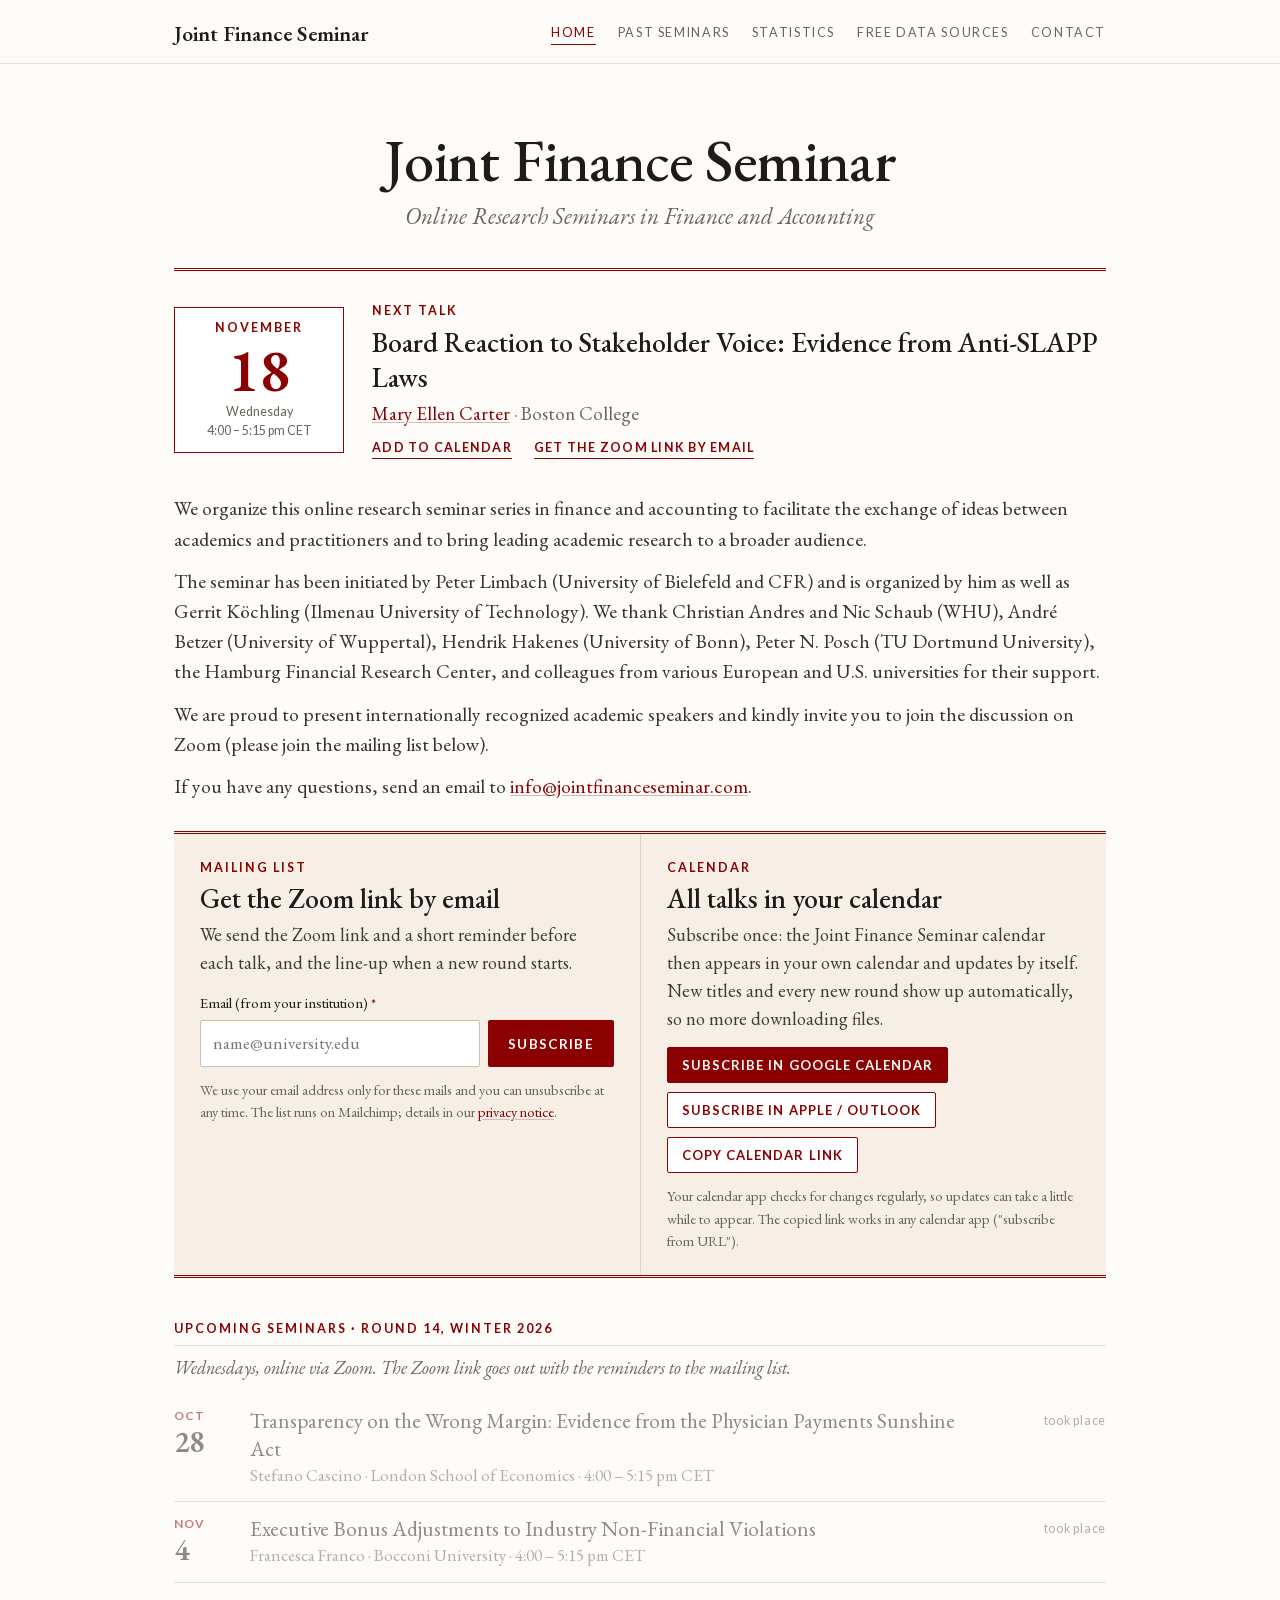
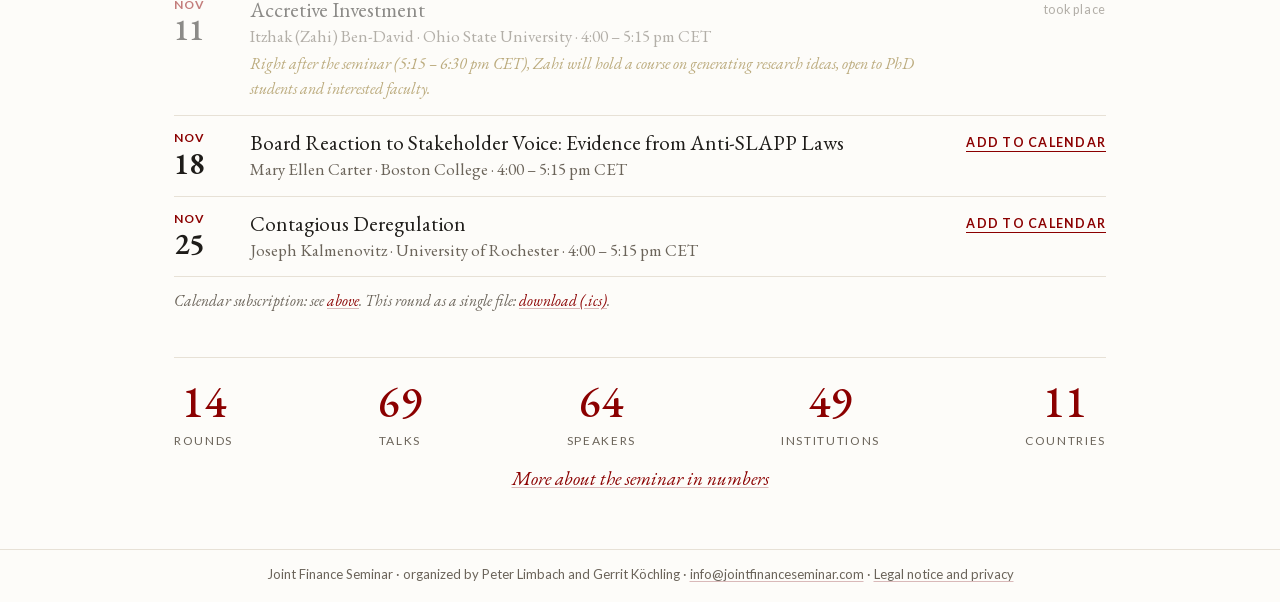
==== index.html @ 5ee0469e "Some changes of journal style" ====
<!doctype html>
<html lang="en">
<head>
<meta charset="utf-8">
<meta name="viewport" content="width=device-width, initial-scale=1">
<title>Joint Finance Seminar · Online research seminars in finance and accounting</title>
<meta name="description" content="Online research seminar in finance and accounting, organized by Peter Limbach and Gerrit Köchling. Talks on Wednesdays via Zoom, free of charge.">
<link rel="canonical" href="https://www.jointfinanceseminar.com/">
<meta property="og:type" content="website">
<meta property="og:site_name" content="Joint Finance Seminar">
<meta property="og:title" content="Joint Finance Seminar · Online research seminars in finance and accounting">
<meta property="og:description" content="Online research seminar in finance and accounting, organized by Peter Limbach and Gerrit Köchling. Talks on Wednesdays via Zoom, free of charge.">
<meta property="og:url" content="https://www.jointfinanceseminar.com/">
<meta property="og:image" content="https://www.jointfinanceseminar.com/img/jfs_logo.png">
<meta name="twitter:card" content="summary">
<link rel="icon" href="/img/jfs_logo_48.png" sizes="48x48" type="image/png">
<link rel="icon" href="/img/jfs_logo_192.png" sizes="192x192" type="image/png">
<link rel="apple-touch-icon" href="/img/jfs_logo_180.png">
<link rel="stylesheet" href="/fonts/fonts.css">
<style>
:root{--ink:#222;--mute:#666;--line:#e3e3e3;--soft:#f6f6f6;--red:#8B0000;--navy:#003366}
*{box-sizing:border-box}
body{margin:0;padding:4px 2px;font-family:"EB Garamond",Garamond,Georgia,serif;color:var(--ink);font-size:17px;line-height:1.45;background:#fff}
h2{font-size:22px;margin:26px 0 4px;font-weight:600}
h2:first-child{margin-top:4px}
.sub{color:var(--mute);font-size:15px;margin:0 0 12px}
a{color:var(--navy)}
.stats{display:flex;flex-wrap:wrap;gap:8px 0;border-top:1px solid var(--line);border-bottom:1px solid var(--line);padding:12px 0}
.stat{flex:1 1 110px;text-align:center;border-right:1px solid var(--line)}
.stat:last-child{border-right:0}
.stat b{display:block;font-size:30px;font-weight:600;color:var(--red);line-height:1.15;font-variant-numeric:lining-nums}
.stat span{font-size:14.5px;color:var(--mute)}
details{border-left:3px solid var(--red);background:var(--soft);margin:6px 0;padding:8px 12px;border-radius:0 3px 3px 0}
summary{cursor:pointer;font-weight:600;list-style:none;display:flex;gap:12px}
summary::-webkit-details-marker{display:none}
summary .n{color:var(--mute);font-weight:400;white-space:nowrap;margin-left:auto}
summary::after{content:"+";color:var(--mute);font-weight:400;margin-left:8px}
details[open] summary::after{content:"\2013"}
ul{margin:8px 0 2px;padding-left:18px}
li{margin:5px 0;font-size:16px}
.who{color:var(--mute)}
.inst{columns:2 240px;column-gap:28px;font-size:16px}
.inst div{break-inside:avoid;margin:0 0 10px}
.inst .c{font-weight:600;font-size:13.5px;text-transform:uppercase;letter-spacing:.05em;color:var(--mute)}
.note{color:var(--mute);font-size:14.5px;margin-top:16px}
.bar{display:flex;flex-wrap:wrap;gap:8px 14px;align-items:center;margin:4px 0 14px}
input[type=search]{flex:1 1 260px;font:inherit;padding:8px 10px;border:1px solid #d9d9d9;border-radius:4px;background:#fff}
input[type=search]:focus{outline:2px solid #c9d6e3;border-color:var(--navy)}
input[type=checkbox]{accent-color:var(--red)}
label{font-size:15px;color:var(--mute);white-space:nowrap}
.round{margin:20px 0 4px;font-weight:600;font-size:18px;border-left:4px solid var(--red);background:var(--soft);padding:5px 12px;border-radius:0 3px 3px 0}
.talk{display:grid;grid-template-columns:104px 1fr;gap:2px 12px;padding:8px 0 8px 16px;border-bottom:1px solid var(--line)}
.talk .d{color:var(--red);font-weight:600;font-size:15px;padding-top:2px;font-variant-numeric:lining-nums}
.talk .t{font-weight:600}
.talk .s{color:var(--mute)}
.talk .s b{color:var(--navy);font-weight:600}
.talk .p{font-size:15px;margin-top:2px}
.talk .p a{text-decoration:none;border-bottom:1px solid #c9d6e3}
.count{font-size:15px;color:var(--mute)}
@media (max-width:520px){.talk{grid-template-columns:1fr}.stat{flex-basis:33%}}

.hero h1{font-size:34px;font-weight:600;margin:0;line-height:1.15}
.hero .tag{font-size:19px;font-style:italic;color:var(--mute);margin:2px 0 14px}
.hero p{margin:0 0 10px}
.card{border-left:4px solid var(--red);background:var(--soft);padding:10px 16px;margin:8px 0;border-radius:0 3px 3px 0}
.card.past{opacity:.6}
.card .when{color:var(--red);font-weight:600;font-variant-numeric:lining-nums}
.card .when .done{color:var(--mute);font-weight:400;font-style:italic}
.card .ttl{font-size:18px;font-weight:600;margin-top:2px}
.card .ttl a{color:var(--ink);text-decoration:none;border-bottom:1px solid #c9d6e3}
.card .ttl.tba{font-weight:400;font-style:italic;color:var(--mute)}
.card .spk a{color:var(--navy);font-weight:600;text-decoration:none}
.card .note{margin-top:8px;padding:6px 10px;background:#fff8e1;border-left:3px solid #d4a017;font-size:15px;color:var(--ink)}
.ics{text-align:center;margin:18px 0 6px}
.ics a{display:inline-block;border:1px solid var(--red);color:var(--red);padding:6px 16px;text-decoration:none;border-radius:4px;font-weight:600}
.ics .hint{display:block;color:var(--mute);font-size:14.5px;font-style:italic;margin-top:4px}

#mc_embed_signup{max-width:640px;border-left:3px solid var(--red);background:var(--soft);padding:16px 18px;border-radius:0 3px 3px 0}
#mc_embed_signup h2{font-size:22px;font-weight:600;margin:0 0 4px}
#mc_embed_signup p{margin:0 0 12px;color:var(--mute);font-size:16px}
#mc_embed_signup label{display:block;font-size:15px;margin:0 0 5px;color:var(--ink);white-space:normal}
#mc_embed_signup .asterisk{color:var(--red)}
#mc_embed_signup .row{display:flex;flex-wrap:wrap;gap:8px}
#mc_embed_signup input[type="email"]{flex:1 1 240px;font:inherit;padding:8px 10px;border:1px solid #d9d9d9;border-radius:4px;background:#fff}
#mc_embed_signup input[type="email"]:focus{outline:2px solid #c9d6e3;border-color:var(--navy)}
#mc_embed_signup .button{flex:0 0 auto;font:inherit;font-weight:600;padding:8px 18px;border:0;border-radius:4px;background:var(--red);color:#fff;cursor:pointer}
#mc_embed_signup .button:hover{background:#6f0000}
#mc_embed_signup .small{margin:10px 0 0;font-size:14.5px;color:var(--mute)}
#mc_embed_signup .small a{color:var(--navy)}

.ghero{text-align:center;padding:26px 0 10px}
.next{max-width:760px;margin:6px auto 30px;border:1px solid #e6d3d3;border-top:4px solid var(--red);border-radius:4px;background:#fff;padding:16px 22px 18px;box-shadow:0 2px 10px rgba(0,0,0,.04)}
.next .lbl{font-size:13px;font-weight:600;letter-spacing:.12em;text-transform:uppercase;color:var(--red)}
.next .when{font-weight:600;font-variant-numeric:lining-nums;margin-top:2px}
.next .ttl{font-size:21px;font-weight:600;line-height:1.3;margin:4px 0 2px}
.next .ttl a{color:var(--ink);text-decoration:none;border-bottom:1px solid #c9d6e3}
.next .spk{color:var(--mute)}
.next .act{display:flex;flex-wrap:wrap;gap:10px;margin-top:12px}
.btn{display:inline-block;font:inherit;font-size:15.5px;font-weight:600;padding:5px 14px;border:1px solid var(--red);border-radius:4px;color:var(--red);background:#fff;text-decoration:none;cursor:pointer;line-height:1.4}
.btn:hover{background:#fbf3f3;color:var(--red)}
.btn.solid{background:var(--red);color:#fff}
.btn.solid:hover{background:#6f0000;color:#fff}
.addcal{display:inline-block;margin-top:6px;font-size:15px;color:var(--navy);text-decoration:none;border-bottom:1px solid #c9d6e3}
.subs{text-align:center;margin:22px 0 6px}
.subs-t{font-weight:600;margin-bottom:8px}
.subs-b{display:flex;flex-wrap:wrap;gap:10px;justify-content:center}
.subs .hint{display:block;color:var(--mute);font-size:14.5px;font-style:italic;margin-top:8px}
.ghero h1{font-size:48px;font-weight:600;color:#424242;margin:0;line-height:1.15}
.gtag{font-size:25px;font-weight:600;color:#424242;margin:34px 0 8px}
.gintro{font-size:18px;margin-top:22px}
.gintro p{margin:0 0 12px}
hr.gsep{border:0;border-top:1px solid #dadce0;margin:26px 0}

body{padding:0}
.top{border-bottom:1px solid var(--line);background:#fff}
.top .in,.wrap,.foot .in{max-width:1180px;margin:0 auto;padding:0 16px}
.top .in{display:flex;flex-wrap:wrap;align-items:baseline;gap:4px 22px;padding-top:14px;padding-bottom:10px}
.brand{font-size:23px;font-weight:600;color:var(--ink);text-decoration:none;margin-right:auto;display:inline-flex;align-items:center;gap:10px}
.brand img{height:22px;width:auto;position:relative;top:1px}
.brand .bt span{color:var(--red)}
.top nav{display:flex;flex-wrap:wrap;gap:2px 18px;font-size:17px}
.top nav a{color:var(--ink);text-decoration:none;border-bottom:2px solid transparent;padding-bottom:1px}
.top nav a:hover{border-bottom-color:#c9d6e3}
.top nav a[aria-current]{border-bottom-color:var(--red);color:var(--red)}
.wrap{padding-top:18px;padding-bottom:28px}
h1.pt{font-size:30px;font-weight:600;margin:6px 0 6px;line-height:1.15}
.foot{border-top:1px solid var(--line);background:var(--soft);color:var(--mute);font-size:14.5px}
.foot .in{padding-top:14px;padding-bottom:18px}
.foot a{color:var(--navy)}
.talk.hide,.round.hide{display:none}
/* small refinements for the stand-alone site (the Google Sites embeds keep their sizes) */
html{scroll-behavior:smooth;scroll-padding-top:12px}
body{display:flex;flex-direction:column;min-height:100vh;font-size:18px;line-height:1.5;-webkit-font-smoothing:antialiased;text-rendering:optimizeLegibility}
main.wrap{flex:1 0 auto;width:100%}
.top{border-top:3px solid var(--red)}
.brand{letter-spacing:.005em}
a{text-underline-offset:2px}
a:hover{color:var(--red)}
::selection{background:#f1dede}
.sub{font-size:16px}
li{font-size:17px}
.note{font-size:15.5px}
.talk{padding-top:10px;padding-bottom:10px}
.talk .p,.ds .pv{font-size:16px}
.ds .w{font-size:17px}
.round{margin-top:26px}
h1.pt{margin-bottom:10px}
details summary:hover{color:var(--red)}
.card .ttl a:hover,.talk .p a:hover,.ds .nm a:hover{border-bottom-color:var(--red)}
.foot{margin-top:28px}
@media (max-width:600px){
  body{font-size:17px}
  .top .in{gap:6px 18px}
  .top .in{flex-direction:column;align-items:flex-start;padding-bottom:0}
  .top nav{flex-wrap:nowrap;overflow-x:auto;white-space:nowrap;width:100%;gap:0 16px;font-size:16px;padding-bottom:8px;scrollbar-width:none}
  .top nav::-webkit-scrollbar{display:none}
  .next{padding:14px 16px}
  .next .ttl{font-size:19px}
  h1.pt{font-size:26px}
  .ghero{padding-top:12px}
  .ghero h1{font-size:34px}
  .gtag{font-size:20px;margin-top:16px}
  .gintro{font-size:17px}
}

/* "Journal" design (Gerrit, 2026-11-13): cream paper, Garamond, small-caps labels in Lato, dark red accents */
:root{--ink:#1e1c19;--mute:#6b645a;--line:#e7e1d6;--soft:#f6f1e7;--red:#8B0000;--navy:#8B0000;--paper:#fdfcf9}
body{background:var(--paper);color:var(--ink);font-size:19px;line-height:1.55}
a{color:var(--red);text-decoration-color:#d9b9b9}
a:hover{color:#5c0000}
.lab,.top nav,.lbl,.round,.k,.sheet .m,.sheet .h,.strip span,.rt .dt,.rt .ac,.tag,.count,.foot{font-family:Lato,"Helvetica Neue",Arial,sans-serif}
/* header */
.top{background:var(--paper);border-top:0;border-bottom:1px solid var(--line)}
.top .in,.wrap,.foot .in{max-width:980px;padding-left:24px;padding-right:24px}
.top .in{padding-top:18px;padding-bottom:12px;align-items:center}
.brand{font-size:21px;font-weight:600}
.brand .bt span{color:var(--ink)}
.top nav{font-size:12.5px;letter-spacing:.13em;text-transform:uppercase;gap:2px 22px}
.top nav a{color:var(--mute);border-bottom:1px solid transparent;padding-bottom:2px}
.top nav a:hover{color:var(--red);border-bottom-color:var(--red)}
.top nav a[aria-current]{color:var(--red);border-bottom-color:var(--red)}
/* page titles and labels */
h1.pt{font-size:44px;font-weight:500;letter-spacing:-.005em;margin:34px 0 6px}
.sub{font-style:italic;color:var(--mute);font-size:18px}
.lbl,.round{font-size:12.5px;font-weight:700;letter-spacing:.16em;text-transform:uppercase;color:var(--red);background:none;border:0;border-bottom:1px solid var(--line);border-radius:0;padding:0 0 8px;margin:42px 0 8px}
h2.lbl{line-height:1.4}
.rule{height:3px;border-top:1px solid var(--red);border-bottom:1px solid var(--red);margin:0 0 30px}
/* front page */
.ghero{padding:44px 0 4px}
.ghero h1{font-size:60px;font-weight:500;color:var(--ink);letter-spacing:-.01em}
.gtag{font-size:23px;font-weight:400;font-style:italic;color:var(--mute);margin:4px 0 30px}
.gintro{font-size:19.5px;color:#36322c;margin:4px 0 30px}
.next{max-width:none;margin:0 0 34px;border:0;border-radius:0;box-shadow:none;background:none;padding:0;display:grid;grid-template-columns:170px 1fr;gap:28px;align-items:center}
.sheet{border:1px solid var(--red);text-align:center;padding:10px 6px 12px;color:var(--red);background:#fff}
.sheet .m{font-size:12.5px;font-weight:700;letter-spacing:.16em;text-transform:uppercase}
.sheet .d{font-size:60px;line-height:1;font-weight:600;font-variant-numeric:lining-nums;margin:2px 0}
.sheet .h{font-size:12.5px;color:var(--mute)}
.next .k{font-size:12.5px;font-weight:700;letter-spacing:.16em;text-transform:uppercase;color:var(--red)}
.next .ttl{font-size:28px;font-weight:500;line-height:1.25;margin:4px 0}
.next .ttl a{color:var(--ink);border:0;text-decoration:none}
.next .spk{color:var(--mute)}
.next .act{display:flex;flex-wrap:wrap;gap:6px 22px;margin-top:10px}
.next .act a,.rt .ac a,.subs-b .btn{font-family:Lato,Arial,sans-serif;font-size:12.5px;font-weight:700;letter-spacing:.1em;text-transform:uppercase;color:var(--red);text-decoration:none;border:0;border-bottom:1px solid var(--red);border-radius:0;padding:0 0 1px;background:none}
.subs-b .btn:hover{background:none;color:#5c0000}
/* mailing list */
#mc_embed_signup{max-width:none;background:#fff;border:1px solid var(--line);border-left:0;border-top:3px double var(--red);border-radius:0;padding:18px 22px;margin:0 0 6px}
#mc_embed_signup h2{font-weight:500;font-size:25px}
#mc_embed_signup .button{border-radius:2px;font-family:Lato,Arial,sans-serif;font-size:13px;letter-spacing:.1em;text-transform:uppercase}
input[type=search],#mc_embed_signup input[type="email"]{border:1px solid #d8d0c2;border-radius:2px;background:#fff}
/* stay-informed panel: mailing list + calendar (more prominent, Gerrit 2026-11-13) */
.stay{display:grid;grid-template-columns:1fr 1fr;gap:0;background:#f7efe6;border-top:3px double var(--red);border-bottom:3px double var(--red);margin:10px 0 8px;scroll-margin-top:20px}
.stay .col{padding:24px 26px 22px}
.stay .col+.col{border-left:1px solid #e3d3c3}
.stay .k{font-family:Lato,Arial,sans-serif;font-size:12.5px;font-weight:700;letter-spacing:.16em;text-transform:uppercase;color:var(--red)}
.stay h2{font-size:28px;font-weight:500;margin:4px 0 6px;line-height:1.2}
.stay p{margin:0 0 14px;color:#3f3a33;font-size:18px}
.stay .small{font-size:14.5px;color:var(--mute);margin:12px 0 0}
.stay label{display:block;font-size:15px;margin:0 0 6px;color:var(--ink)}
.stay .asterisk{color:var(--red)}
.stay .row{display:flex;flex-wrap:wrap;gap:8px}
.stay input[type="email"]{flex:1 1 220px;font:inherit;font-size:17px;padding:9px 12px;border:1px solid #cdbfac;border-radius:2px;background:#fff}
.stay input[type="email"]:focus{outline:2px solid #e8c9c9;border-color:var(--red)}
.stay .button{flex:0 0 auto;font-family:Lato,Arial,sans-serif;font-size:13.5px;font-weight:700;letter-spacing:.1em;text-transform:uppercase;padding:10px 20px;border:0;border-radius:2px;background:var(--red);color:#fff;cursor:pointer}
.stay .button:hover{background:#6f0000}
.stay .cb{display:flex;flex-direction:column;align-items:flex-start;gap:9px}
.stay .btn{font-family:Lato,Arial,sans-serif;font-size:13px;font-weight:700;letter-spacing:.08em;text-transform:uppercase;border:1px solid var(--red);border-radius:2px;padding:8px 14px;background:#fff;color:var(--red);text-decoration:none}
.stay .btn.solid{background:var(--red);color:#fff}
.stay .btn.solid:hover{background:#6f0000;color:#fff}
.dl{font-size:15.5px;color:var(--mute);font-style:italic;margin:12px 0 0}
/* round table */
table.rt{width:100%;border-collapse:collapse;margin-top:6px}
.rt td{padding:13px 0;border-bottom:1px solid var(--line);vertical-align:top}
.rt .dt{width:76px;font-size:12px;font-weight:700;text-transform:uppercase;letter-spacing:.1em;color:var(--red)}
.rt .dt b{display:block;font:600 30px/1.05 "EB Garamond",Georgia,serif;letter-spacing:0;color:var(--ink);font-variant-numeric:lining-nums}
.rt .ti{font-size:21px;line-height:1.3}
.rt .ti a,.rt .sp a{text-decoration:none}
.rt .ti a{color:var(--ink)}
.rt .ti a:hover,.rt .sp a:hover{text-decoration:underline;text-decoration-color:var(--red);color:var(--red)}
.rt .sp{color:var(--mute);font-size:17px}
.rt .sp a{color:var(--mute)}
.rt .nt{font-size:16px;font-style:italic;color:#7a5a00;margin-top:3px}
.rt .ac{width:150px;text-align:right;font-size:12.5px;padding-top:17px}
.rt .held{color:var(--mute);letter-spacing:.06em}
.rt tr.past{opacity:.5}
.subs{margin:22px 0 0;text-align:left}
.subs-t{font-weight:500;font-size:19px;margin-bottom:6px}
.subs-b{justify-content:flex-start;gap:6px 22px}
.subs .hint{font-size:16px}
/* statistics strip */
.strip{display:flex;justify-content:space-between;flex-wrap:wrap;gap:14px;border-top:1px solid var(--line);margin-top:44px;padding-top:22px;text-align:center}
.strip b{display:block;font-size:44px;font-weight:500;color:var(--red);line-height:1;font-variant-numeric:lining-nums}
.strip span{font-size:12px;letter-spacing:.14em;text-transform:uppercase;color:var(--mute)}
.more{text-align:center;font-style:italic;margin:10px 0 0}
/* past seminars */
.talk{grid-template-columns:118px 1fr;padding:12px 0;border-bottom:1px solid var(--line)}
.talk .d{font-family:Lato,Arial,sans-serif;font-size:12.5px;letter-spacing:.06em;text-transform:uppercase;color:var(--red);padding-top:5px}
.talk .t{font-weight:500;font-size:20px;line-height:1.3}
.talk .s{color:var(--mute)}
.talk .s b{color:var(--ink);font-weight:500}
.talk .p{font-style:italic}
.talk .p a{border:0;text-decoration:underline;text-decoration-color:#d9b9b9}
/* statistics page */
.stats{border-color:var(--line)}
.stat{border-right-color:var(--line)}
.stat b{font-weight:500;font-size:40px}
.stat span{font-family:Lato,Arial,sans-serif;font-size:12px;letter-spacing:.14em;text-transform:uppercase}
details{background:none;border:0;border-bottom:1px solid var(--line);border-radius:0;padding:10px 0;margin:0}
summary{font-weight:500;font-size:20px}
.inst .c{font-family:Lato,Arial,sans-serif;color:var(--red)}
/* data page */
.jump a{border-bottom-color:#d9b9b9}
.ds{padding:12px 0;border-bottom:1px solid var(--line)}
.ds .nm{font-weight:500;font-size:20px}
.ds .nm a{color:var(--ink);border-bottom-color:#d9b9b9}
.ds .nm a:hover{color:var(--red);border-bottom-color:var(--red)}
.ds .pv{font-style:italic}
.tag{font-size:11.5px;letter-spacing:.06em;text-transform:uppercase;border-color:#e3c6c6}
.suggest{font-family:Lato,Arial,sans-serif;font-size:12.5px;letter-spacing:.1em;text-transform:uppercase;border:0;border-bottom:1px solid var(--red);border-radius:0;padding:0 0 1px}
.suggest:hover{background:none}
/* contact and privacy */
.person{background:#fff;border:1px solid var(--line);border-top:3px double var(--red);border-radius:0}
.person .nm{font-weight:500;font-size:23px}
.person .ln a{font-family:Lato,Arial,sans-serif;font-size:12.5px;letter-spacing:.1em;text-transform:uppercase}
.addr{background:#fff;border-left:2px solid var(--red)}
h3{font-weight:500;font-size:22px}
/* footer */
.foot{background:var(--paper);border-top:1px solid var(--line);font-size:13px;color:var(--mute);text-align:center}
.foot a{color:var(--mute)}
@media (max-width:640px){
  .top nav{font-size:12px;gap:0 16px}
  .ghero{padding-top:24px}
  .ghero h1{font-size:40px}
  .gtag{font-size:19px;margin-bottom:22px}
  .next{grid-template-columns:96px 1fr;gap:16px}
  .sheet .d{font-size:40px}
  .sheet .h{font-size:11px;line-height:1.3}
  .next .ttl{font-size:22px}
  .rt .ac{display:none}
  .stay{grid-template-columns:1fr}
  .stay .col+.col{border-left:0;border-top:1px solid #e3d3c3}
  .stay .col{padding:20px 18px}
  .rt .dt{width:56px}
  .rt .ti{font-size:19px}
  .strip{justify-content:center;gap:16px 26px}
  .strip b{font-size:34px}
  .talk{grid-template-columns:1fr}
  h1.pt{font-size:34px}
}
</style>
<script type="application/ld+json">{"@context": "https://schema.org", "@graph": [{"@type": "Organization", "name": "Joint Finance Seminar", "url": "https://www.jointfinanceseminar.com/", "email": "info@jointfinanceseminar.com"}, {"@type": "Event", "name": "Joint Finance Seminar: Mary Ellen Carter (Boston College) – Board Reaction to Stakeholder Voice: Evidence from Anti-SLAPP Laws", "startDate": "2026-11-18T16:00:00+01:00", "endDate": "2026-11-18T17:15:00+01:00", "eventAttendanceMode": "https://schema.org/OnlineEventAttendanceMode", "eventStatus": "https://schema.org/EventScheduled", "isAccessibleForFree": true, "location": {"@type": "VirtualLocation", "url": "https://www.jointfinanceseminar.com/"}, "performer": {"@type": "Person", "name": "Mary Ellen Carter"}, "organizer": {"@type": "Organization", "name": "Joint Finance Seminar", "url": "https://www.jointfinanceseminar.com/"}, "description": "Online research seminar in finance and accounting via Zoom."}, {"@type": "Event", "name": "Joint Finance Seminar: Joseph Kalmenovitz (University of Rochester) – Contagious Deregulation", "startDate": "2026-11-25T16:00:00+01:00", "endDate": "2026-11-25T17:15:00+01:00", "eventAttendanceMode": "https://schema.org/OnlineEventAttendanceMode", "eventStatus": "https://schema.org/EventScheduled", "isAccessibleForFree": true, "location": {"@type": "VirtualLocation", "url": "https://www.jointfinanceseminar.com/"}, "performer": {"@type": "Person", "name": "Joseph Kalmenovitz"}, "organizer": {"@type": "Organization", "name": "Joint Finance Seminar", "url": "https://www.jointfinanceseminar.com/"}, "description": "Online research seminar in finance and accounting via Zoom."}]}</script>
</head>
<body>
<header class="top"><div class="in"><a class="brand" href="/"><span class="bt">Joint Finance <span>Seminar</span></span></a><nav aria-label="Main"><a href="/" aria-current="page">Home</a><a href="/past-seminars/">Past seminars</a><a href="/some-statistics-about-the-seminar/">Statistics</a><a href="/free-datasets/">Free data sources</a><a href="/contact/">Contact</a></nav></div></header>
<main class="wrap">
<div class="ghero"><h1>Joint Finance Seminar</h1><div class="gtag">Online Research Seminars in Finance and Accounting</div></div>
<div class="rule"></div>
<div class="next"><div class="sheet"><div class="m">November</div><div class="d">18</div><div class="h">Wednesday</div><div class="h">4:00 – 5:15 pm CET</div></div>
<div class="tx"><div class="k">Next talk</div><div class="ttl">Board Reaction to Stakeholder Voice: Evidence from Anti-SLAPP Laws</div><div class="spk"><a href="https://www.bc.edu/bc-web/schools/carroll-school/faculty-research/faculty-directory/mary-ellen-carter.html" target="_blank" rel="noopener">Mary Ellen Carter</a> · Boston College</div>
<div class="act"><a href="/calendar/2026-11-18-carter.ics">Add to calendar</a><a href="#stay">Get the Zoom link by email</a></div></div></div>
<div class="gintro"><p>We organize this online research seminar series in finance and accounting to facilitate the exchange of ideas between academics and practitioners and to bring leading academic research to a broader audience.</p><p>The seminar has been initiated by Peter Limbach (University of Bielefeld and CFR) and is organized by him as well as Gerrit Köchling (Ilmenau University of Technology). We thank Christian Andres and Nic Schaub (WHU), André Betzer (University of Wuppertal), Hendrik Hakenes (University of Bonn), Peter N. Posch (TU Dortmund University), the Hamburg Financial Research Center, and colleagues from various European and U.S. universities for their support.</p><p>We are proud to present internationally recognized academic speakers and kindly invite you to join the discussion on Zoom (please join the mailing list below).</p>
<p>If you have any questions, send an email to <a href="mailto:info@jointfinanceseminar.com">info@jointfinanceseminar.com</a>.</p></div>
<section class="stay" id="stay">
<div class="col"><div class="k">Mailing list</div><h2>Get the Zoom link by email</h2>
<p>We send the Zoom link and a short reminder before each talk, and the line-up when a new round starts.</p>
<form action="https://posch.us2.list-manage.com/subscribe/post?u=69be282cb736dcafe18bd8f37&amp;id=31f9b90142&amp;f_id=00844fe0f0"
        method="post" target="_blank" novalidate>
    <label for="mce-EMAIL">Email (from your institution) <span class="asterisk">*</span></label>
    <div class="row">
      <input type="email" name="EMAIL" id="mce-EMAIL" placeholder="name@university.edu" autocomplete="email" required>
      <input type="submit" class="button" value="Subscribe">
    </div>
    <!-- honeypot, leave empty -->
    <div style="position:absolute; left:-5000px;" aria-hidden="true">
      <input type="text" name="b_69be282cb736dcafe18bd8f37_31f9b90142" tabindex="-1" value="">
    </div>
  </form>
<p class="small">We use your email address only for these mails and you can unsubscribe at any time. The list runs on Mailchimp; details in our <a href="/privacy/">privacy notice</a>.</p></div>
<div class="col"><div class="k">Calendar</div><h2>All talks in your calendar</h2>
<p>Subscribe once: the Joint Finance Seminar calendar then appears in your own calendar and updates by itself. New titles and every new round show up automatically, so no more downloading files.</p>
<div class="cb"><a class="btn solid" href="https://calendar.google.com/calendar/r?cid=webcal%3A%2F%2Fwww.jointfinanceseminar.com%2Fcalendar.ics" target="_blank" rel="noopener">Subscribe in Google Calendar</a><a class="btn" href="webcal://www.jointfinanceseminar.com/calendar.ics">Subscribe in Apple / Outlook</a><button type="button" class="btn" id="copycal" data-url="https://www.jointfinanceseminar.com/calendar.ics">Copy calendar link</button></div>
<p class="small">Your calendar app checks for changes regularly, so updates can take a little while to appear. The copied link works in any calendar app ("subscribe from URL").</p></div>
</section>
<script>document.getElementById('copycal').addEventListener('click',e=>{const b=e.currentTarget;navigator.clipboard.writeText(b.dataset.url).then(()=>{b.textContent='Link copied';setTimeout(()=>b.textContent='Copy calendar link',2500);});});</script>
<h2 class="lbl">Upcoming seminars · Round 14, Winter 2026</h2>
<p class="sub">Wednesdays, online via Zoom. The Zoom link goes out with the reminders to the mailing list.</p>
<table class="rt"><tr class="past"><td class="dt">Oct<b>28</b></td><td><div class="ti"><a href="https://papers.ssrn.com/sol3/papers.cfm?abstract_id=7250660" target="_blank" rel="noopener">Transparency on the Wrong Margin: Evidence from the Physician Payments Sunshine Act</a></div><div class="sp"><a href="https://www.lse.ac.uk/accounting/people/Stefano-Cascino" target="_blank" rel="noopener">Stefano Cascino</a> · London School of Economics · 4:00 – 5:15 pm CET</div></td><td class="ac"><span class="held">took place</span></td></tr><tr class="past"><td class="dt">Nov<b>4</b></td><td><div class="ti"><a href="https://papers.ssrn.com/sol3/papers.cfm?abstract_id=5292087" target="_blank" rel="noopener">Executive Bonus Adjustments to Industry Non-Financial Violations</a></div><div class="sp"><a href="https://faculty.unibocconi.eu/francescafranco/" target="_blank" rel="noopener">Francesca Franco</a> · Bocconi University · 4:00 – 5:15 pm CET</div></td><td class="ac"><span class="held">took place</span></td></tr><tr class="past"><td class="dt">Nov<b>11</b></td><td><div class="ti"><a href="https://www.alexchinco.com/accretive-investment.pdf" target="_blank" rel="noopener">Accretive Investment</a></div><div class="sp"><a href="https://fisher.osu.edu/people/ben-david.1" target="_blank" rel="noopener">Itzhak (Zahi) Ben-David</a> · Ohio State University · 4:00 – 5:15 pm CET</div><div class="nt">Right after the seminar (5:15 – 6:30 pm CET), Zahi will hold a course on generating research ideas, open to PhD students and interested faculty.</div></td><td class="ac"><span class="held">took place</span></td></tr><tr class=""><td class="dt">Nov<b>18</b></td><td><div class="ti">Board Reaction to Stakeholder Voice: Evidence from Anti-SLAPP Laws</div><div class="sp"><a href="https://www.bc.edu/bc-web/schools/carroll-school/faculty-research/faculty-directory/mary-ellen-carter.html" target="_blank" rel="noopener">Mary Ellen Carter</a> · Boston College · 4:00 – 5:15 pm CET</div></td><td class="ac"><a href="/calendar/2026-11-18-carter.ics">Add to calendar</a></td></tr><tr class=""><td class="dt">Nov<b>25</b></td><td><div class="ti"><a href="https://papers.ssrn.com/sol3/papers.cfm?abstract_id=5016972" target="_blank" rel="noopener">Contagious Deregulation</a></div><div class="sp"><a href="https://simon.rochester.edu/faculty/joseph-kalmenovitz" target="_blank" rel="noopener">Joseph Kalmenovitz</a> · University of Rochester · 4:00 – 5:15 pm CET</div></td><td class="ac"><a href="/calendar/2026-11-25-kalmenovitz.ics">Add to calendar</a></td></tr></table>
<p class="dl">Calendar subscription: see <a href="#stay">above</a>. This round as a single file: <a href="https://www.dropbox.com/scl/fi/3cnpmishkgd29rrd38nzo/joint_finance_seminar_winter2026.ics?rlkey=fes4i83a5ucq6bnzr869hl4kz&amp;st=yy2x1a7h&amp;dl=0" target="_blank" rel="noopener">download (.ics)</a>.</p>
<div class="strip"><div><b>14</b><span>rounds</span></div><div><b>69</b><span>talks</span></div><div><b>64</b><span>speakers</span></div><div><b>49</b><span>institutions</span></div><div><b>11</b><span>countries</span></div></div><p class="more"><a href="/some-statistics-about-the-seminar/">More about the seminar in numbers</a></p>
</main>
<footer class="foot"><div class="in">Joint Finance Seminar · organized by Peter Limbach and Gerrit Köchling ·
<a href="mailto:info@jointfinanceseminar.com">info@jointfinanceseminar.com</a> · <a href="/privacy/">Legal notice and privacy</a></div></footer>
</body>
</html>
---- fonts/fonts.css ----
/* EB Garamond (SIL Open Font License 1.1, see OFL.txt), self-hosted; files from Google Fonts, 2026-11-12 */
@font-face{font-family:'EB Garamond';font-style:italic;font-weight:400;font-display:swap;src:url(/fonts/eb-garamond-latin-italic.woff2) format('woff2');unicode-range:U+0000-00FF, U+0131, U+0152-0153, U+02BB-02BC, U+02C6, U+02DA, U+02DC, U+0304, U+0308, U+0329, U+2000-206F, U+20AC, U+2122, U+2191, U+2193, U+2212, U+2215, U+FEFF, U+FFFD}
@font-face{font-family:'EB Garamond';font-style:normal;font-weight:400 700;font-display:swap;src:url(/fonts/eb-garamond-latin.woff2) format('woff2');unicode-range:U+0000-00FF, U+0131, U+0152-0153, U+02BB-02BC, U+02C6, U+02DA, U+02DC, U+0304, U+0308, U+0329, U+2000-206F, U+20AC, U+2122, U+2191, U+2193, U+2212, U+2215, U+FEFF, U+FFFD}
@font-face{font-family:'EB Garamond';font-style:italic;font-weight:400;font-display:swap;src:url(/fonts/eb-garamond-latin-ext-italic.woff2) format('woff2');unicode-range:U+0100-02BA, U+02BD-02C5, U+02C7-02CC, U+02CE-02D7, U+02DD-02FF, U+0304, U+0308, U+0329, U+1D00-1DBF, U+1E00-1E9F, U+1EF2-1EFF, U+2020, U+20A0-20AB, U+20AD-20C4, U+2113, U+2C60-2C7F, U+A720-A7FF}
@font-face{font-family:'EB Garamond';font-style:normal;font-weight:400 700;font-display:swap;src:url(/fonts/eb-garamond-latin-ext.woff2) format('woff2');unicode-range:U+0100-02BA, U+02BD-02C5, U+02C7-02CC, U+02CE-02D7, U+02DD-02FF, U+0304, U+0308, U+0329, U+1D00-1DBF, U+1E00-1E9F, U+1EF2-1EFF, U+2020, U+20A0-20AB, U+20AD-20C4, U+2113, U+2C60-2C7F, U+A720-A7FF}
/* Lato for small labels (SIL Open Font License 1.1, see OFL-Lato.txt) */
@font-face{font-family:'Lato';font-style:normal;font-weight:400;font-display:swap;src:url(/fonts/lato-latin-ext-400.woff2) format('woff2');unicode-range:U+0100-02BA, U+02BD-02C5, U+02C7-02CC, U+02CE-02D7, U+02DD-02FF, U+0304, U+0308, U+0329, U+1D00-1DBF, U+1E00-1E9F, U+1EF2-1EFF, U+2020, U+20A0-20AB, U+20AD-20C4, U+2113, U+2C60-2C7F, U+A720-A7FF}
@font-face{font-family:'Lato';font-style:normal;font-weight:400;font-display:swap;src:url(/fonts/lato-latin-400.woff2) format('woff2');unicode-range:U+0000-00FF, U+0131, U+0152-0153, U+02BB-02BC, U+02C6, U+02DA, U+02DC, U+0304, U+0308, U+0329, U+2000-206F, U+20AC, U+2122, U+2191, U+2193, U+2212, U+2215, U+FEFF, U+FFFD}
@font-face{font-family:'Lato';font-style:normal;font-weight:700;font-display:swap;src:url(/fonts/lato-latin-ext-700.woff2) format('woff2');unicode-range:U+0100-02BA, U+02BD-02C5, U+02C7-02CC, U+02CE-02D7, U+02DD-02FF, U+0304, U+0308, U+0329, U+1D00-1DBF, U+1E00-1E9F, U+1EF2-1EFF, U+2020, U+20A0-20AB, U+20AD-20C4, U+2113, U+2C60-2C7F, U+A720-A7FF}
@font-face{font-family:'Lato';font-style:normal;font-weight:700;font-display:swap;src:url(/fonts/lato-latin-700.woff2) format('woff2');unicode-range:U+0000-00FF, U+0131, U+0152-0153, U+02BB-02BC, U+02C6, U+02DA, U+02DC, U+0304, U+0308, U+0329, U+2000-206F, U+20AC, U+2122, U+2191, U+2193, U+2212, U+2215, U+FEFF, U+FFFD}
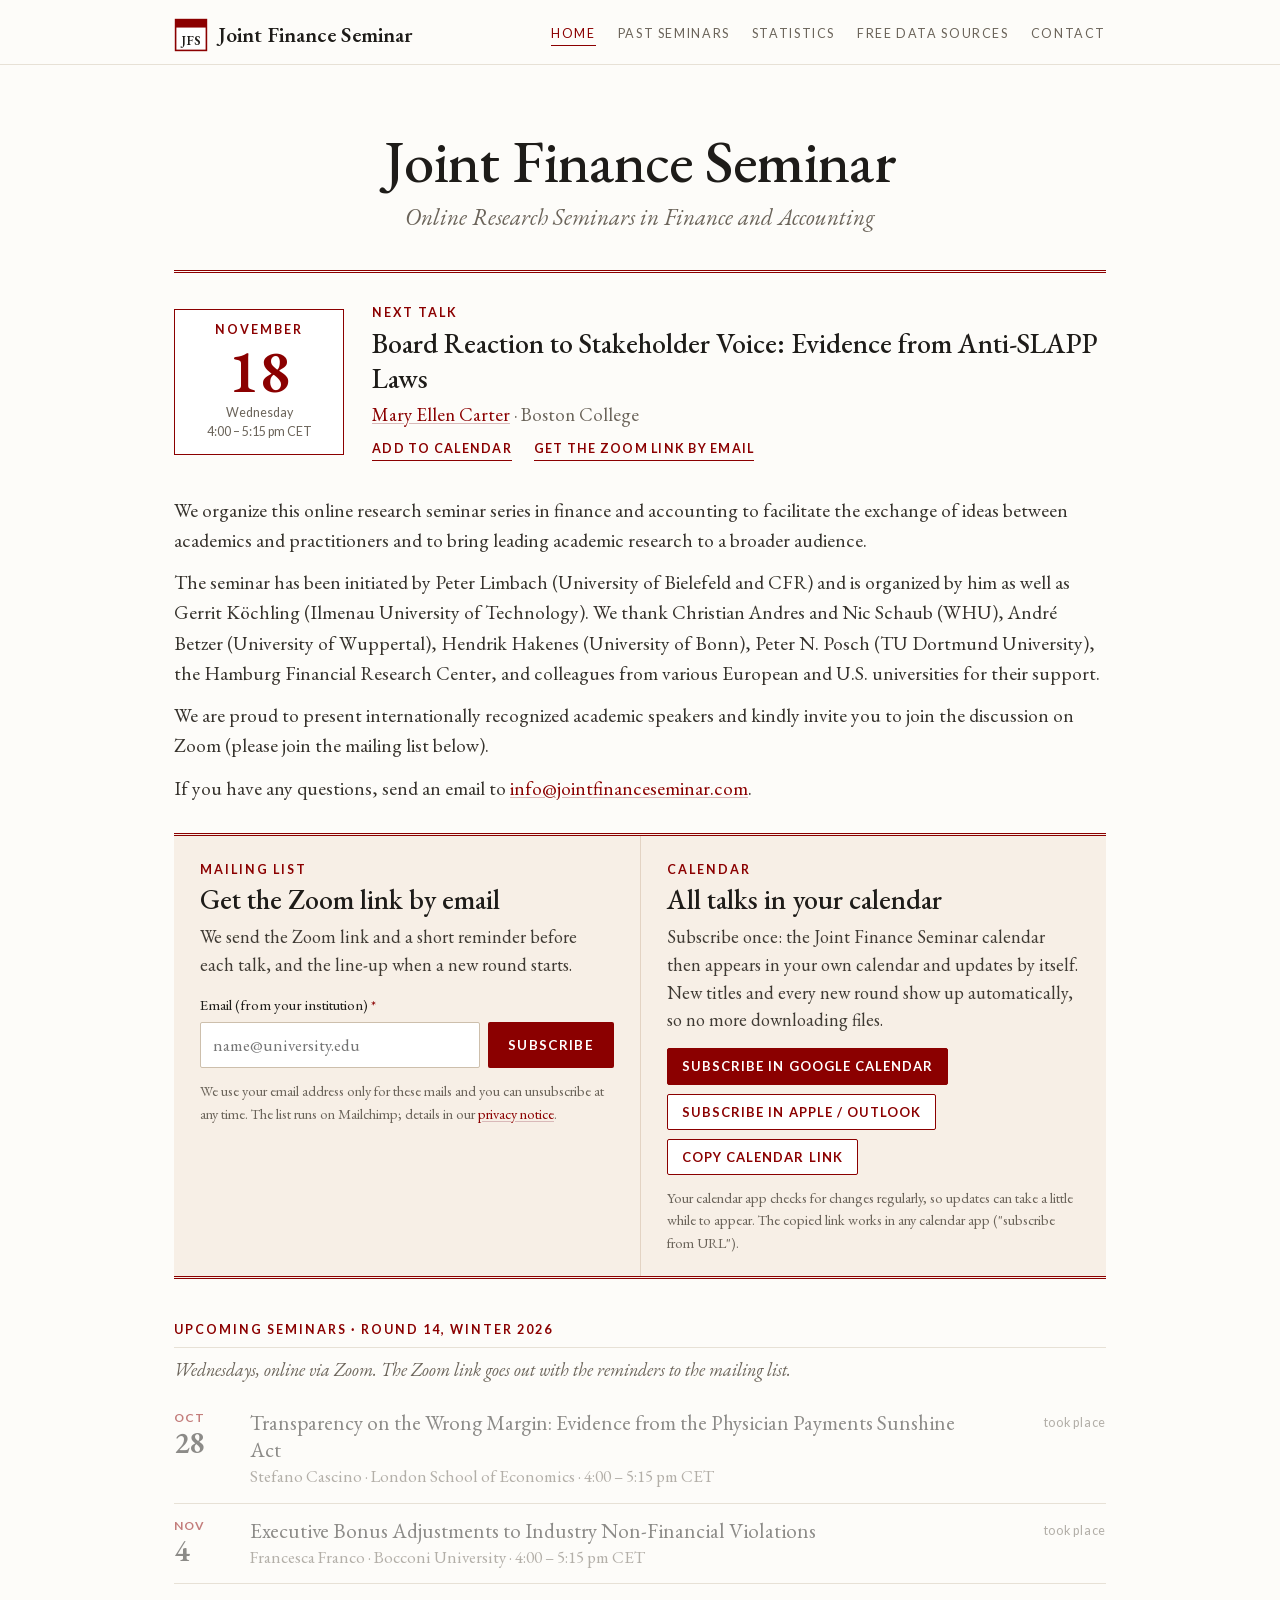
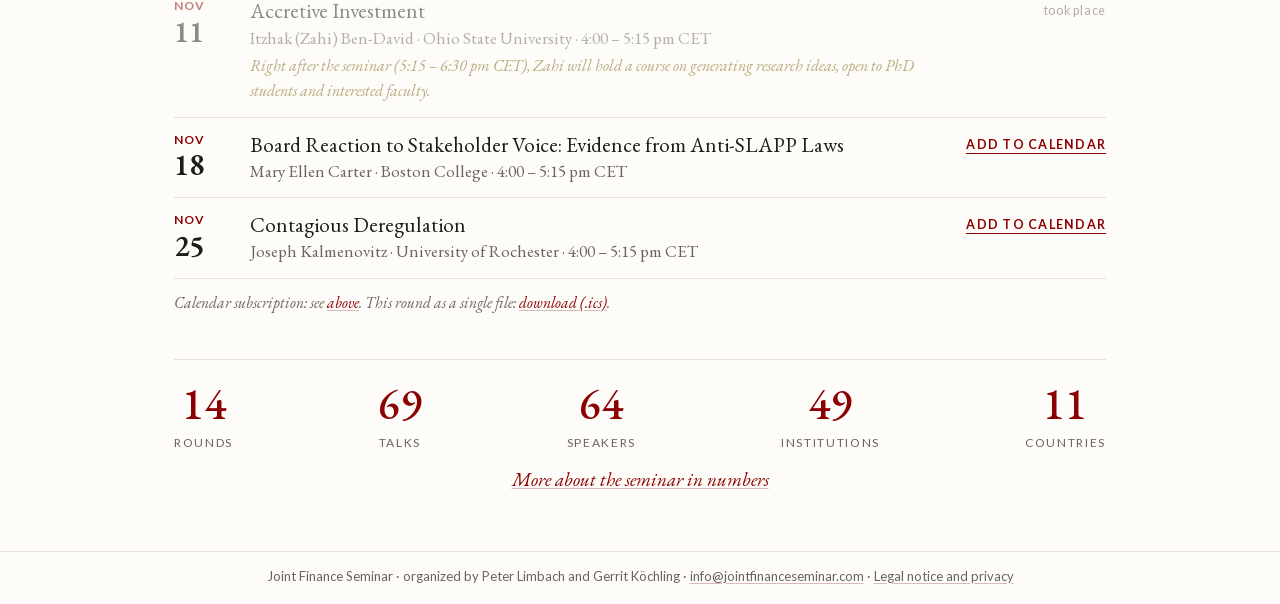
==== commit 6518a5a1: "Logo again" ====
--- a/index.html
+++ b/index.html
@@ -11,11 +11,14 @@
 <meta property="og:title" content="Joint Finance Seminar · Online research seminars in finance and accounting">
 <meta property="og:description" content="Online research seminar in finance and accounting, organized by Peter Limbach and Gerrit Köchling. Talks on Wednesdays via Zoom, free of charge.">
 <meta property="og:url" content="https://www.jointfinanceseminar.com/">
-<meta property="og:image" content="https://www.jointfinanceseminar.com/img/jfs_logo.png">
-<meta name="twitter:card" content="summary">
-<link rel="icon" href="/img/jfs_logo_48.png" sizes="48x48" type="image/png">
-<link rel="icon" href="/img/jfs_logo_192.png" sizes="192x192" type="image/png">
-<link rel="apple-touch-icon" href="/img/jfs_logo_180.png">
+<meta property="og:image" content="https://www.jointfinanceseminar.com/img/jfs_og.png">
+<meta property="og:image:width" content="1200">
+<meta property="og:image:height" content="630">
+<meta name="twitter:card" content="summary_large_image">
+<link rel="icon" href="/img/jfs_icon_32.png" sizes="32x32" type="image/png">
+<link rel="icon" href="/img/jfs_icon_48.png" sizes="48x48" type="image/png">
+<link rel="icon" href="/img/jfs_icon_192.png" sizes="192x192" type="image/png">
+<link rel="apple-touch-icon" href="/img/jfs_icon_180.png">
 <link rel="stylesheet" href="/fonts/fonts.css">
 <style>
 :root{--ink:#222;--mute:#666;--line:#e3e3e3;--soft:#f6f6f6;--red:#8B0000;--navy:#003366}
@@ -175,6 +178,7 @@
 .top .in{padding-top:18px;padding-bottom:12px;align-items:center}
 .brand{font-size:21px;font-weight:600}
 .brand .bt span{color:var(--ink)}
+.brand .mark{flex:0 0 auto;display:block}
 .top nav{font-size:12.5px;letter-spacing:.13em;text-transform:uppercase;gap:2px 22px}
 .top nav a{color:var(--mute);border-bottom:1px solid transparent;padding-bottom:2px}
 .top nav a:hover{color:var(--red);border-bottom-color:var(--red)}
@@ -310,7 +314,7 @@
 <script type="application/ld+json">{"@context": "https://schema.org", "@graph": [{"@type": "Organization", "name": "Joint Finance Seminar", "url": "https://www.jointfinanceseminar.com/", "email": "info@jointfinanceseminar.com"}, {"@type": "Event", "name": "Joint Finance Seminar: Mary Ellen Carter (Boston College) – Board Reaction to Stakeholder Voice: Evidence from Anti-SLAPP Laws", "startDate": "2026-11-18T16:00:00+01:00", "endDate": "2026-11-18T17:15:00+01:00", "eventAttendanceMode": "https://schema.org/OnlineEventAttendanceMode", "eventStatus": "https://schema.org/EventScheduled", "isAccessibleForFree": true, "location": {"@type": "VirtualLocation", "url": "https://www.jointfinanceseminar.com/"}, "performer": {"@type": "Person", "name": "Mary Ellen Carter"}, "organizer": {"@type": "Organization", "name": "Joint Finance Seminar", "url": "https://www.jointfinanceseminar.com/"}, "description": "Online research seminar in finance and accounting via Zoom."}, {"@type": "Event", "name": "Joint Finance Seminar: Joseph Kalmenovitz (University of Rochester) – Contagious Deregulation", "startDate": "2026-11-25T16:00:00+01:00", "endDate": "2026-11-25T17:15:00+01:00", "eventAttendanceMode": "https://schema.org/OnlineEventAttendanceMode", "eventStatus": "https://schema.org/EventScheduled", "isAccessibleForFree": true, "location": {"@type": "VirtualLocation", "url": "https://www.jointfinanceseminar.com/"}, "performer": {"@type": "Person", "name": "Joseph Kalmenovitz"}, "organizer": {"@type": "Organization", "name": "Joint Finance Seminar", "url": "https://www.jointfinanceseminar.com/"}, "description": "Online research seminar in finance and accounting via Zoom."}]}</script>
 </head>
 <body>
-<header class="top"><div class="in"><a class="brand" href="/"><span class="bt">Joint Finance <span>Seminar</span></span></a><nav aria-label="Main"><a href="/" aria-current="page">Home</a><a href="/past-seminars/">Past seminars</a><a href="/some-statistics-about-the-seminar/">Statistics</a><a href="/free-datasets/">Free data sources</a><a href="/contact/">Contact</a></nav></div></header>
+<header class="top"><div class="in"><a class="brand" href="/"><svg class="mark" viewBox="0 0 64 64" width="34" height="34" aria-hidden="true"><rect x="3" y="3" width="58" height="58" fill="#fff" stroke="#8B0000" stroke-width="3"/><rect x="3" y="3" width="58" height="15" fill="#8B0000"/><text x="32" y="51" text-anchor="middle" font-family="EB Garamond, Georgia, serif" font-weight="600" font-size="25" fill="#1e1c19">JFS</text></svg><span class="bt">Joint Finance <span>Seminar</span></span></a><nav aria-label="Main"><a href="/" aria-current="page">Home</a><a href="/past-seminars/">Past seminars</a><a href="/some-statistics-about-the-seminar/">Statistics</a><a href="/free-datasets/">Free data sources</a><a href="/contact/">Contact</a></nav></div></header>
 <main class="wrap">
 <div class="ghero"><h1>Joint Finance Seminar</h1><div class="gtag">Online Research Seminars in Finance and Accounting</div></div>
 <div class="rule"></div>
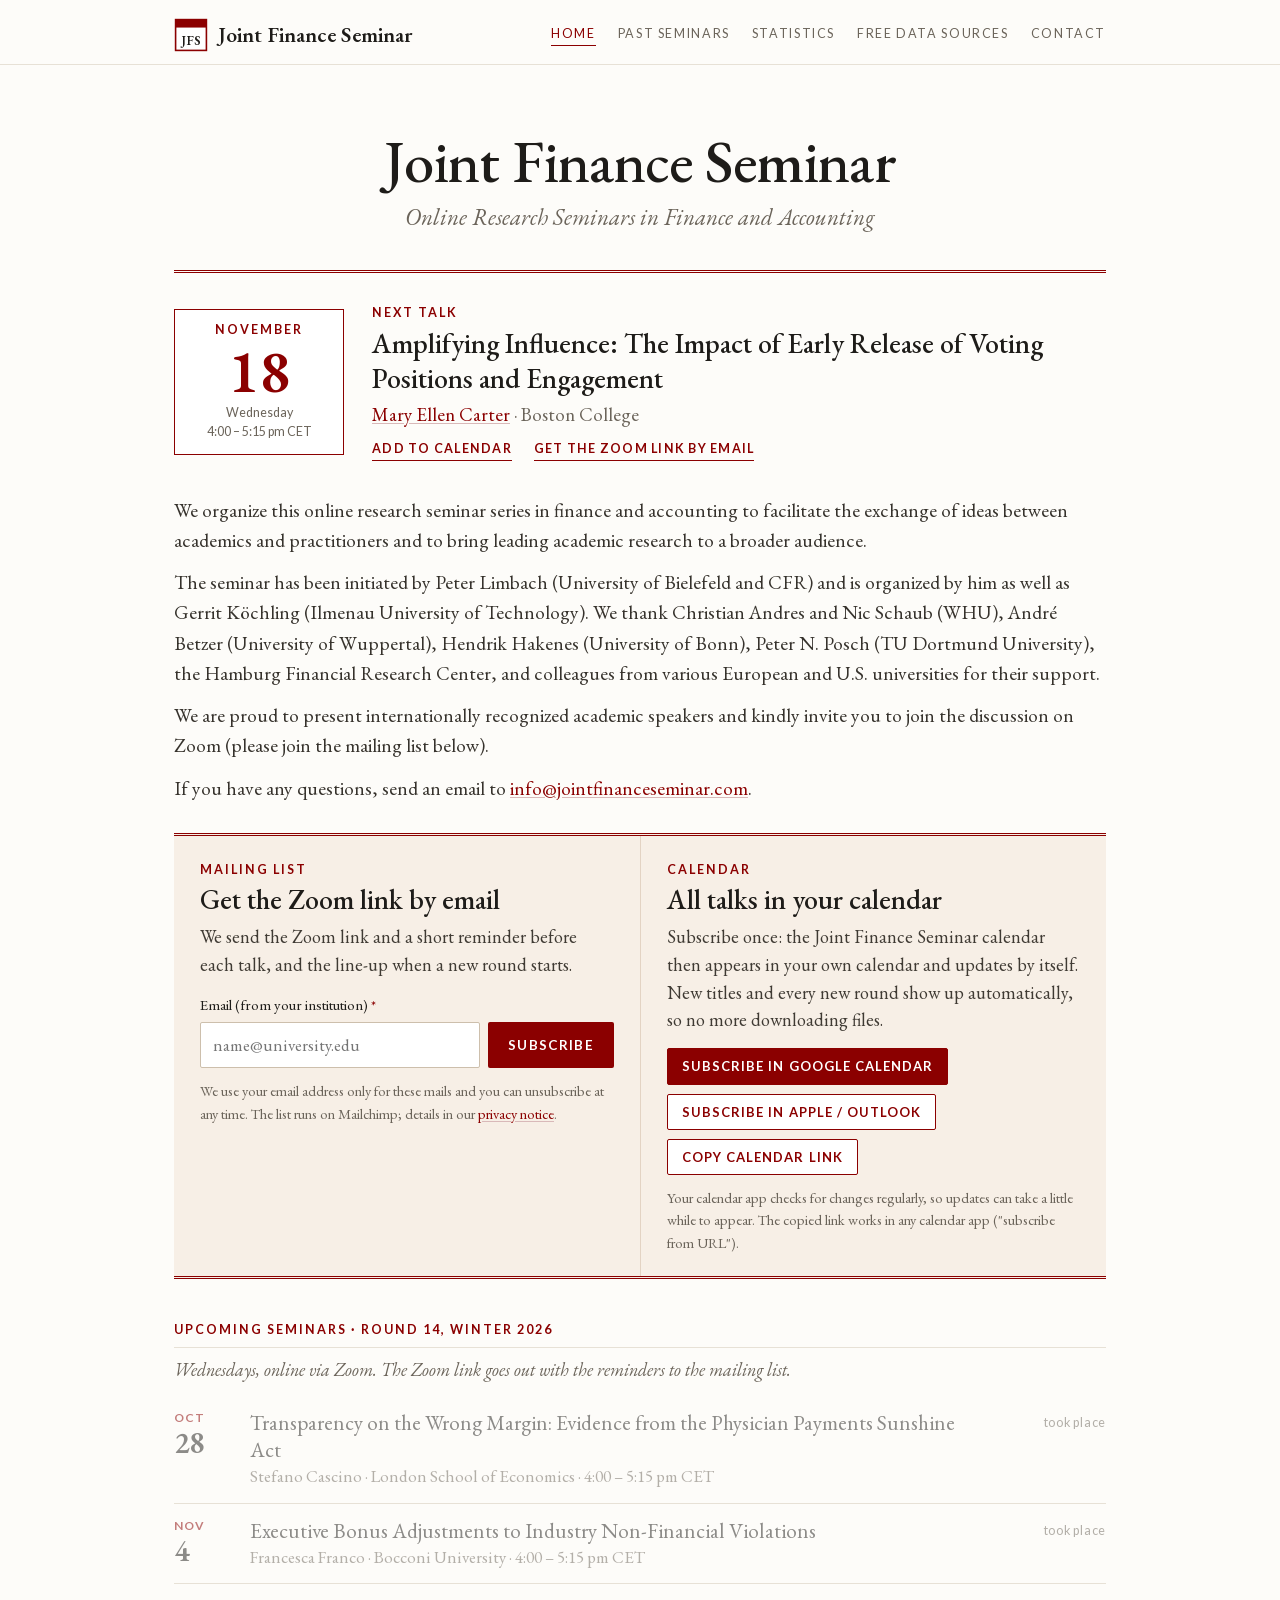
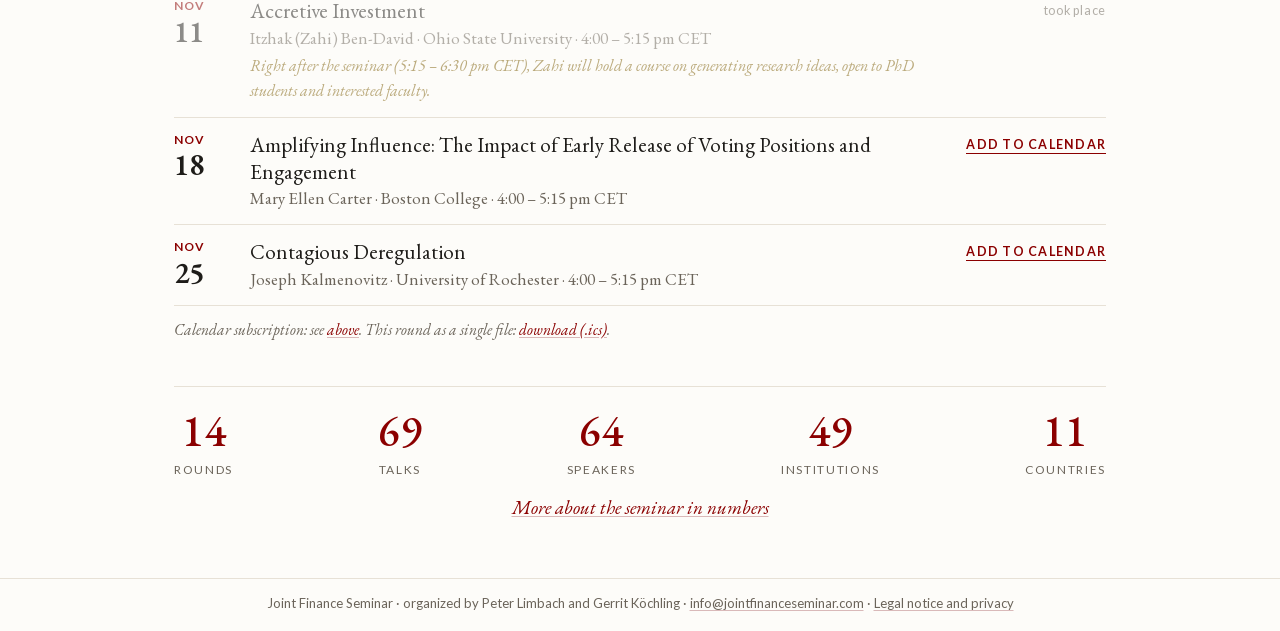
==== commit 8ef84b37: "Mary ellen update" ====
--- a/index.html
+++ b/index.html
@@ -3,12 +3,12 @@
 <head>
 <meta charset="utf-8">
 <meta name="viewport" content="width=device-width, initial-scale=1">
-<title>Joint Finance Seminar · Online research seminars in finance and accounting</title>
+<title>Joint Finance Seminar · Online Finance &amp; Accounting Seminars</title>
 <meta name="description" content="Online research seminar in finance and accounting, organized by Peter Limbach and Gerrit Köchling. Talks on Wednesdays via Zoom, free of charge.">
 <link rel="canonical" href="https://www.jointfinanceseminar.com/">
 <meta property="og:type" content="website">
 <meta property="og:site_name" content="Joint Finance Seminar">
-<meta property="og:title" content="Joint Finance Seminar · Online research seminars in finance and accounting">
+<meta property="og:title" content="Joint Finance Seminar · Online Finance &amp; Accounting Seminars">
 <meta property="og:description" content="Online research seminar in finance and accounting, organized by Peter Limbach and Gerrit Köchling. Talks on Wednesdays via Zoom, free of charge.">
 <meta property="og:url" content="https://www.jointfinanceseminar.com/">
 <meta property="og:image" content="https://www.jointfinanceseminar.com/img/jfs_og.png">
@@ -259,6 +259,8 @@
 .talk{grid-template-columns:118px 1fr;padding:12px 0;border-bottom:1px solid var(--line)}
 .talk .d{font-family:Lato,Arial,sans-serif;font-size:12.5px;letter-spacing:.06em;text-transform:uppercase;color:var(--red);padding-top:5px}
 .talk .t{font-weight:500;font-size:20px;line-height:1.3}
+.talk .t a{color:var(--ink);text-decoration:none}
+.talk .t a:hover{color:var(--red);text-decoration:underline;text-decoration-color:var(--red)}
 .talk .s{color:var(--mute)}
 .talk .s b{color:var(--ink);font-weight:500}
 .talk .p{font-style:italic}
@@ -311,7 +313,7 @@
   h1.pt{font-size:34px}
 }
 </style>
-<script type="application/ld+json">{"@context": "https://schema.org", "@graph": [{"@type": "Organization", "name": "Joint Finance Seminar", "url": "https://www.jointfinanceseminar.com/", "email": "info@jointfinanceseminar.com"}, {"@type": "Event", "name": "Joint Finance Seminar: Mary Ellen Carter (Boston College) – Board Reaction to Stakeholder Voice: Evidence from Anti-SLAPP Laws", "startDate": "2026-11-18T16:00:00+01:00", "endDate": "2026-11-18T17:15:00+01:00", "eventAttendanceMode": "https://schema.org/OnlineEventAttendanceMode", "eventStatus": "https://schema.org/EventScheduled", "isAccessibleForFree": true, "location": {"@type": "VirtualLocation", "url": "https://www.jointfinanceseminar.com/"}, "performer": {"@type": "Person", "name": "Mary Ellen Carter"}, "organizer": {"@type": "Organization", "name": "Joint Finance Seminar", "url": "https://www.jointfinanceseminar.com/"}, "description": "Online research seminar in finance and accounting via Zoom."}, {"@type": "Event", "name": "Joint Finance Seminar: Joseph Kalmenovitz (University of Rochester) – Contagious Deregulation", "startDate": "2026-11-25T16:00:00+01:00", "endDate": "2026-11-25T17:15:00+01:00", "eventAttendanceMode": "https://schema.org/OnlineEventAttendanceMode", "eventStatus": "https://schema.org/EventScheduled", "isAccessibleForFree": true, "location": {"@type": "VirtualLocation", "url": "https://www.jointfinanceseminar.com/"}, "performer": {"@type": "Person", "name": "Joseph Kalmenovitz"}, "organizer": {"@type": "Organization", "name": "Joint Finance Seminar", "url": "https://www.jointfinanceseminar.com/"}, "description": "Online research seminar in finance and accounting via Zoom."}]}</script>
+<script type="application/ld+json">{"@context": "https://schema.org", "@graph": [{"@type": "Organization", "name": "Joint Finance Seminar", "url": "https://www.jointfinanceseminar.com/", "email": "info@jointfinanceseminar.com", "logo": "https://www.jointfinanceseminar.com/img/jfs_icon_192.png", "description": "Online research seminar in finance and accounting, since 2020."}, {"@type": "Event", "name": "Joint Finance Seminar: Mary Ellen Carter (Boston College) – Amplifying Influence: The Impact of Early Release of Voting Positions and Engagement", "startDate": "2026-11-18T16:00:00+01:00", "endDate": "2026-11-18T17:15:00+01:00", "eventAttendanceMode": "https://schema.org/OnlineEventAttendanceMode", "eventStatus": "https://schema.org/EventScheduled", "isAccessibleForFree": true, "location": {"@type": "VirtualLocation", "url": "https://www.jointfinanceseminar.com/"}, "performer": {"@type": "Person", "name": "Mary Ellen Carter", "affiliation": {"@type": "Organization", "name": "Boston College"}}, "image": ["https://www.jointfinanceseminar.com/img/jfs_og.png"], "offers": {"@type": "Offer", "price": "0", "priceCurrency": "EUR", "availability": "https://schema.org/InStock", "url": "https://www.jointfinanceseminar.com/", "validFrom": "2020-01-01"}, "organizer": {"@type": "Organization", "name": "Joint Finance Seminar", "url": "https://www.jointfinanceseminar.com/"}, "description": "Mary Ellen Carter (Boston College) presents “Amplifying Influence: The Impact of Early Release of Voting Positions and Engagement” at the Joint Finance Seminar, an online research seminar in finance and accounting via Zoom. Free of charge."}, {"@type": "Event", "name": "Joint Finance Seminar: Joseph Kalmenovitz (University of Rochester) – Contagious Deregulation", "startDate": "2026-11-25T16:00:00+01:00", "endDate": "2026-11-25T17:15:00+01:00", "eventAttendanceMode": "https://schema.org/OnlineEventAttendanceMode", "eventStatus": "https://schema.org/EventScheduled", "isAccessibleForFree": true, "location": {"@type": "VirtualLocation", "url": "https://www.jointfinanceseminar.com/"}, "performer": {"@type": "Person", "name": "Joseph Kalmenovitz", "affiliation": {"@type": "Organization", "name": "University of Rochester"}}, "image": ["https://www.jointfinanceseminar.com/img/jfs_og.png"], "offers": {"@type": "Offer", "price": "0", "priceCurrency": "EUR", "availability": "https://schema.org/InStock", "url": "https://www.jointfinanceseminar.com/", "validFrom": "2020-01-01"}, "organizer": {"@type": "Organization", "name": "Joint Finance Seminar", "url": "https://www.jointfinanceseminar.com/"}, "description": "Joseph Kalmenovitz (University of Rochester) presents “Contagious Deregulation” at the Joint Finance Seminar, an online research seminar in finance and accounting via Zoom. Free of charge."}]}</script>
 </head>
 <body>
 <header class="top"><div class="in"><a class="brand" href="/"><svg class="mark" viewBox="0 0 64 64" width="34" height="34" aria-hidden="true"><rect x="3" y="3" width="58" height="58" fill="#fff" stroke="#8B0000" stroke-width="3"/><rect x="3" y="3" width="58" height="15" fill="#8B0000"/><text x="32" y="51" text-anchor="middle" font-family="EB Garamond, Georgia, serif" font-weight="600" font-size="25" fill="#1e1c19">JFS</text></svg><span class="bt">Joint Finance <span>Seminar</span></span></a><nav aria-label="Main"><a href="/" aria-current="page">Home</a><a href="/past-seminars/">Past seminars</a><a href="/some-statistics-about-the-seminar/">Statistics</a><a href="/free-datasets/">Free data sources</a><a href="/contact/">Contact</a></nav></div></header>
@@ -319,7 +321,7 @@
 <div class="ghero"><h1>Joint Finance Seminar</h1><div class="gtag">Online Research Seminars in Finance and Accounting</div></div>
 <div class="rule"></div>
 <div class="next"><div class="sheet"><div class="m">November</div><div class="d">18</div><div class="h">Wednesday</div><div class="h">4:00 – 5:15 pm CET</div></div>
-<div class="tx"><div class="k">Next talk</div><div class="ttl">Board Reaction to Stakeholder Voice: Evidence from Anti-SLAPP Laws</div><div class="spk"><a href="https://www.bc.edu/bc-web/schools/carroll-school/faculty-research/faculty-directory/mary-ellen-carter.html" target="_blank" rel="noopener">Mary Ellen Carter</a> · Boston College</div>
+<div class="tx"><div class="k">Next talk</div><div class="ttl"><a href="https://papers.ssrn.com/sol3/papers.cfm?abstract_id=6042634" target="_blank" rel="noopener">Amplifying Influence: The Impact of Early Release of Voting Positions and Engagement</a></div><div class="spk"><a href="https://www.bc.edu/bc-web/schools/carroll-school/faculty-research/faculty-directory/mary-ellen-carter.html" target="_blank" rel="noopener">Mary Ellen Carter</a> · Boston College</div>
 <div class="act"><a href="/calendar/2026-11-18-carter.ics">Add to calendar</a><a href="#stay">Get the Zoom link by email</a></div></div></div>
 <div class="gintro"><p>We organize this online research seminar series in finance and accounting to facilitate the exchange of ideas between academics and practitioners and to bring leading academic research to a broader audience.</p><p>The seminar has been initiated by Peter Limbach (University of Bielefeld and CFR) and is organized by him as well as Gerrit Köchling (Ilmenau University of Technology). We thank Christian Andres and Nic Schaub (WHU), André Betzer (University of Wuppertal), Hendrik Hakenes (University of Bonn), Peter N. Posch (TU Dortmund University), the Hamburg Financial Research Center, and colleagues from various European and U.S. universities for their support.</p><p>We are proud to present internationally recognized academic speakers and kindly invite you to join the discussion on Zoom (please join the mailing list below).</p>
 <p>If you have any questions, send an email to <a href="mailto:info@jointfinanceseminar.com">info@jointfinanceseminar.com</a>.</p></div>
@@ -347,7 +349,7 @@
 <script>document.getElementById('copycal').addEventListener('click',e=>{const b=e.currentTarget;navigator.clipboard.writeText(b.dataset.url).then(()=>{b.textContent='Link copied';setTimeout(()=>b.textContent='Copy calendar link',2500);});});</script>
 <h2 class="lbl">Upcoming seminars · Round 14, Winter 2026</h2>
 <p class="sub">Wednesdays, online via Zoom. The Zoom link goes out with the reminders to the mailing list.</p>
-<table class="rt"><tr class="past"><td class="dt">Oct<b>28</b></td><td><div class="ti"><a href="https://papers.ssrn.com/sol3/papers.cfm?abstract_id=7250660" target="_blank" rel="noopener">Transparency on the Wrong Margin: Evidence from the Physician Payments Sunshine Act</a></div><div class="sp"><a href="https://www.lse.ac.uk/accounting/people/Stefano-Cascino" target="_blank" rel="noopener">Stefano Cascino</a> · London School of Economics · 4:00 – 5:15 pm CET</div></td><td class="ac"><span class="held">took place</span></td></tr><tr class="past"><td class="dt">Nov<b>4</b></td><td><div class="ti"><a href="https://papers.ssrn.com/sol3/papers.cfm?abstract_id=5292087" target="_blank" rel="noopener">Executive Bonus Adjustments to Industry Non-Financial Violations</a></div><div class="sp"><a href="https://faculty.unibocconi.eu/francescafranco/" target="_blank" rel="noopener">Francesca Franco</a> · Bocconi University · 4:00 – 5:15 pm CET</div></td><td class="ac"><span class="held">took place</span></td></tr><tr class="past"><td class="dt">Nov<b>11</b></td><td><div class="ti"><a href="https://www.alexchinco.com/accretive-investment.pdf" target="_blank" rel="noopener">Accretive Investment</a></div><div class="sp"><a href="https://fisher.osu.edu/people/ben-david.1" target="_blank" rel="noopener">Itzhak (Zahi) Ben-David</a> · Ohio State University · 4:00 – 5:15 pm CET</div><div class="nt">Right after the seminar (5:15 – 6:30 pm CET), Zahi will hold a course on generating research ideas, open to PhD students and interested faculty.</div></td><td class="ac"><span class="held">took place</span></td></tr><tr class=""><td class="dt">Nov<b>18</b></td><td><div class="ti">Board Reaction to Stakeholder Voice: Evidence from Anti-SLAPP Laws</div><div class="sp"><a href="https://www.bc.edu/bc-web/schools/carroll-school/faculty-research/faculty-directory/mary-ellen-carter.html" target="_blank" rel="noopener">Mary Ellen Carter</a> · Boston College · 4:00 – 5:15 pm CET</div></td><td class="ac"><a href="/calendar/2026-11-18-carter.ics">Add to calendar</a></td></tr><tr class=""><td class="dt">Nov<b>25</b></td><td><div class="ti"><a href="https://papers.ssrn.com/sol3/papers.cfm?abstract_id=5016972" target="_blank" rel="noopener">Contagious Deregulation</a></div><div class="sp"><a href="https://simon.rochester.edu/faculty/joseph-kalmenovitz" target="_blank" rel="noopener">Joseph Kalmenovitz</a> · University of Rochester · 4:00 – 5:15 pm CET</div></td><td class="ac"><a href="/calendar/2026-11-25-kalmenovitz.ics">Add to calendar</a></td></tr></table>
+<table class="rt"><tr class="past"><td class="dt">Oct<b>28</b></td><td><div class="ti"><a href="https://papers.ssrn.com/sol3/papers.cfm?abstract_id=7250660" target="_blank" rel="noopener">Transparency on the Wrong Margin: Evidence from the Physician Payments Sunshine Act</a></div><div class="sp"><a href="https://www.lse.ac.uk/accounting/people/Stefano-Cascino" target="_blank" rel="noopener">Stefano Cascino</a> · London School of Economics · 4:00 – 5:15 pm CET</div></td><td class="ac"><span class="held">took place</span></td></tr><tr class="past"><td class="dt">Nov<b>4</b></td><td><div class="ti"><a href="https://papers.ssrn.com/sol3/papers.cfm?abstract_id=5292087" target="_blank" rel="noopener">Executive Bonus Adjustments to Industry Non-Financial Violations</a></div><div class="sp"><a href="https://faculty.unibocconi.eu/francescafranco/" target="_blank" rel="noopener">Francesca Franco</a> · Bocconi University · 4:00 – 5:15 pm CET</div></td><td class="ac"><span class="held">took place</span></td></tr><tr class="past"><td class="dt">Nov<b>11</b></td><td><div class="ti"><a href="https://www.alexchinco.com/accretive-investment.pdf" target="_blank" rel="noopener">Accretive Investment</a></div><div class="sp"><a href="https://fisher.osu.edu/people/ben-david.1" target="_blank" rel="noopener">Itzhak (Zahi) Ben-David</a> · Ohio State University · 4:00 – 5:15 pm CET</div><div class="nt">Right after the seminar (5:15 – 6:30 pm CET), Zahi will hold a course on generating research ideas, open to PhD students and interested faculty.</div></td><td class="ac"><span class="held">took place</span></td></tr><tr class=""><td class="dt">Nov<b>18</b></td><td><div class="ti"><a href="https://papers.ssrn.com/sol3/papers.cfm?abstract_id=6042634" target="_blank" rel="noopener">Amplifying Influence: The Impact of Early Release of Voting Positions and Engagement</a></div><div class="sp"><a href="https://www.bc.edu/bc-web/schools/carroll-school/faculty-research/faculty-directory/mary-ellen-carter.html" target="_blank" rel="noopener">Mary Ellen Carter</a> · Boston College · 4:00 – 5:15 pm CET</div></td><td class="ac"><a href="/calendar/2026-11-18-carter.ics">Add to calendar</a></td></tr><tr class=""><td class="dt">Nov<b>25</b></td><td><div class="ti"><a href="https://papers.ssrn.com/sol3/papers.cfm?abstract_id=5016972" target="_blank" rel="noopener">Contagious Deregulation</a></div><div class="sp"><a href="https://simon.rochester.edu/faculty/joseph-kalmenovitz" target="_blank" rel="noopener">Joseph Kalmenovitz</a> · University of Rochester · 4:00 – 5:15 pm CET</div></td><td class="ac"><a href="/calendar/2026-11-25-kalmenovitz.ics">Add to calendar</a></td></tr></table>
 <p class="dl">Calendar subscription: see <a href="#stay">above</a>. This round as a single file: <a href="https://www.dropbox.com/scl/fi/3cnpmishkgd29rrd38nzo/joint_finance_seminar_winter2026.ics?rlkey=fes4i83a5ucq6bnzr869hl4kz&amp;st=yy2x1a7h&amp;dl=0" target="_blank" rel="noopener">download (.ics)</a>.</p>
 <div class="strip"><div><b>14</b><span>rounds</span></div><div><b>69</b><span>talks</span></div><div><b>64</b><span>speakers</span></div><div><b>49</b><span>institutions</span></div><div><b>11</b><span>countries</span></div></div><p class="more"><a href="/some-statistics-about-the-seminar/">More about the seminar in numbers</a></p>
 </main>
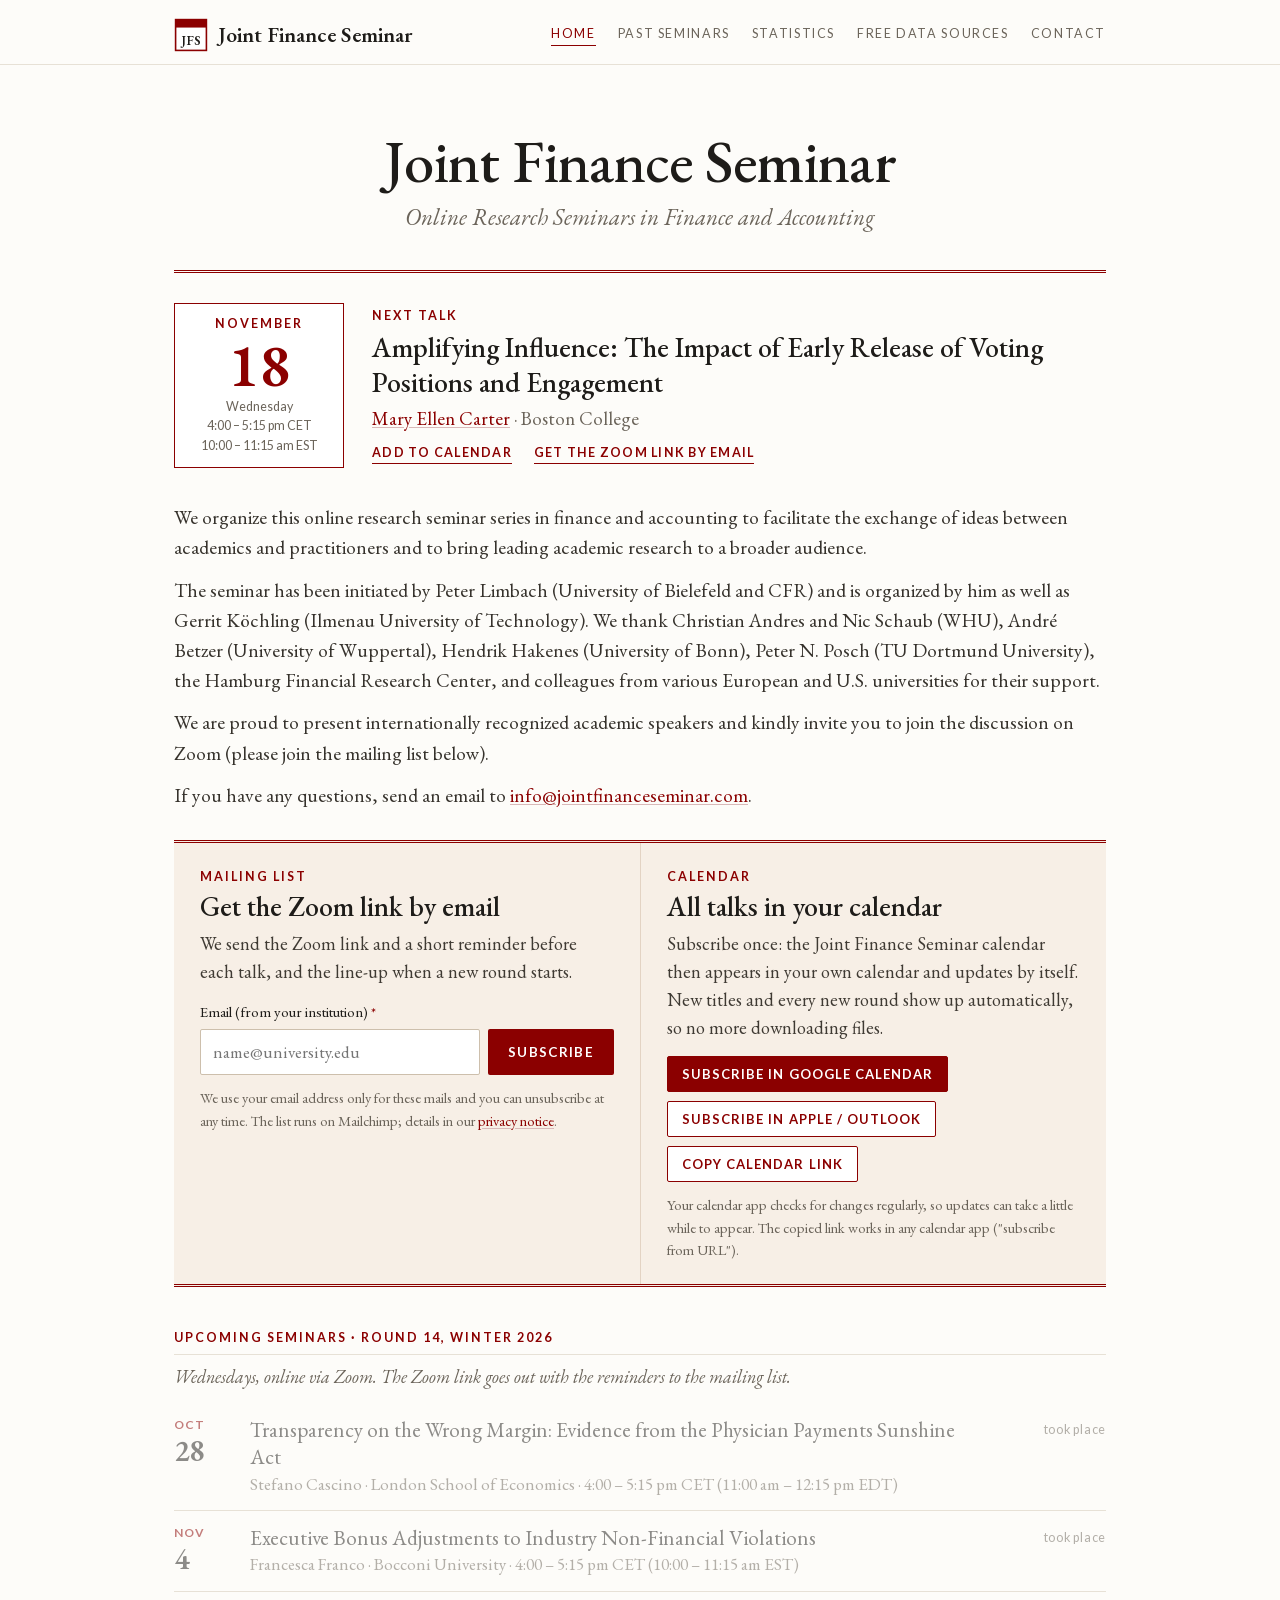
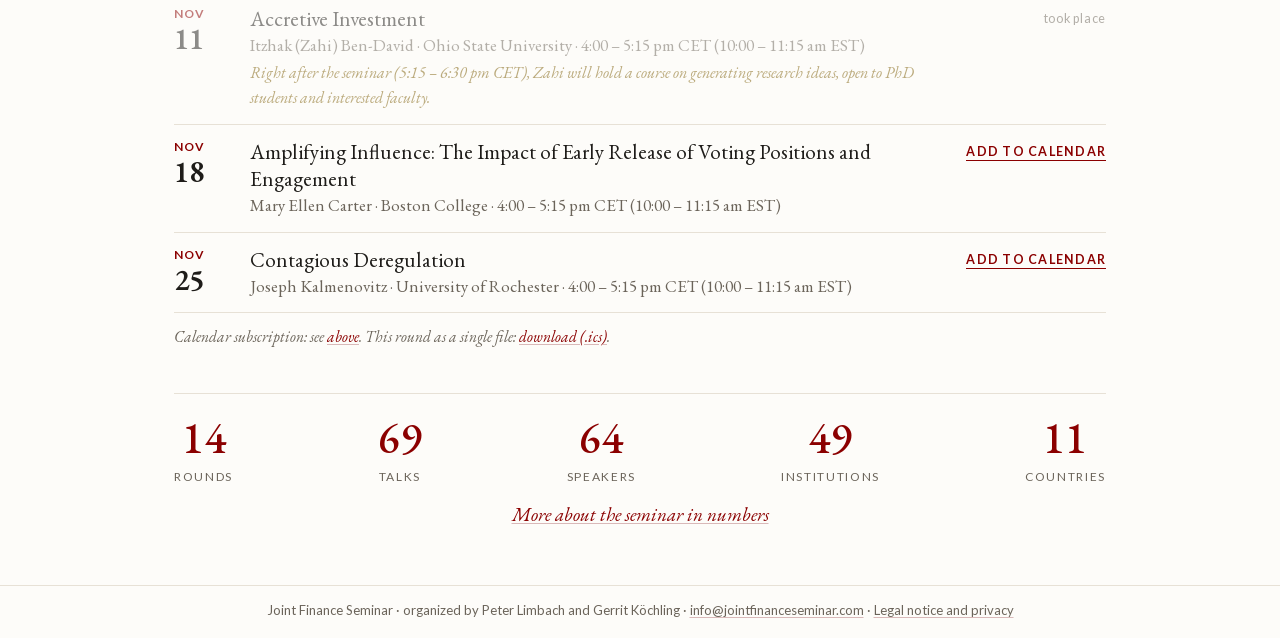
==== commit 326a6c96: "Update index.html" ====
--- a/index.html
+++ b/index.html
@@ -320,7 +320,7 @@
 <main class="wrap">
 <div class="ghero"><h1>Joint Finance Seminar</h1><div class="gtag">Online Research Seminars in Finance and Accounting</div></div>
 <div class="rule"></div>
-<div class="next"><div class="sheet"><div class="m">November</div><div class="d">18</div><div class="h">Wednesday</div><div class="h">4:00 – 5:15 pm CET</div></div>
+<div class="next"><div class="sheet"><div class="m">November</div><div class="d">18</div><div class="h">Wednesday</div><div class="h">4:00 – 5:15 pm CET</div><div class="h">10:00 – 11:15 am EST</div></div>
 <div class="tx"><div class="k">Next talk</div><div class="ttl"><a href="https://papers.ssrn.com/sol3/papers.cfm?abstract_id=6042634" target="_blank" rel="noopener">Amplifying Influence: The Impact of Early Release of Voting Positions and Engagement</a></div><div class="spk"><a href="https://www.bc.edu/bc-web/schools/carroll-school/faculty-research/faculty-directory/mary-ellen-carter.html" target="_blank" rel="noopener">Mary Ellen Carter</a> · Boston College</div>
 <div class="act"><a href="/calendar/2026-11-18-carter.ics">Add to calendar</a><a href="#stay">Get the Zoom link by email</a></div></div></div>
 <div class="gintro"><p>We organize this online research seminar series in finance and accounting to facilitate the exchange of ideas between academics and practitioners and to bring leading academic research to a broader audience.</p><p>The seminar has been initiated by Peter Limbach (University of Bielefeld and CFR) and is organized by him as well as Gerrit Köchling (Ilmenau University of Technology). We thank Christian Andres and Nic Schaub (WHU), André Betzer (University of Wuppertal), Hendrik Hakenes (University of Bonn), Peter N. Posch (TU Dortmund University), the Hamburg Financial Research Center, and colleagues from various European and U.S. universities for their support.</p><p>We are proud to present internationally recognized academic speakers and kindly invite you to join the discussion on Zoom (please join the mailing list below).</p>
@@ -349,7 +349,7 @@
 <script>document.getElementById('copycal').addEventListener('click',e=>{const b=e.currentTarget;navigator.clipboard.writeText(b.dataset.url).then(()=>{b.textContent='Link copied';setTimeout(()=>b.textContent='Copy calendar link',2500);});});</script>
 <h2 class="lbl">Upcoming seminars · Round 14, Winter 2026</h2>
 <p class="sub">Wednesdays, online via Zoom. The Zoom link goes out with the reminders to the mailing list.</p>
-<table class="rt"><tr class="past"><td class="dt">Oct<b>28</b></td><td><div class="ti"><a href="https://papers.ssrn.com/sol3/papers.cfm?abstract_id=7250660" target="_blank" rel="noopener">Transparency on the Wrong Margin: Evidence from the Physician Payments Sunshine Act</a></div><div class="sp"><a href="https://www.lse.ac.uk/accounting/people/Stefano-Cascino" target="_blank" rel="noopener">Stefano Cascino</a> · London School of Economics · 4:00 – 5:15 pm CET</div></td><td class="ac"><span class="held">took place</span></td></tr><tr class="past"><td class="dt">Nov<b>4</b></td><td><div class="ti"><a href="https://papers.ssrn.com/sol3/papers.cfm?abstract_id=5292087" target="_blank" rel="noopener">Executive Bonus Adjustments to Industry Non-Financial Violations</a></div><div class="sp"><a href="https://faculty.unibocconi.eu/francescafranco/" target="_blank" rel="noopener">Francesca Franco</a> · Bocconi University · 4:00 – 5:15 pm CET</div></td><td class="ac"><span class="held">took place</span></td></tr><tr class="past"><td class="dt">Nov<b>11</b></td><td><div class="ti"><a href="https://www.alexchinco.com/accretive-investment.pdf" target="_blank" rel="noopener">Accretive Investment</a></div><div class="sp"><a href="https://fisher.osu.edu/people/ben-david.1" target="_blank" rel="noopener">Itzhak (Zahi) Ben-David</a> · Ohio State University · 4:00 – 5:15 pm CET</div><div class="nt">Right after the seminar (5:15 – 6:30 pm CET), Zahi will hold a course on generating research ideas, open to PhD students and interested faculty.</div></td><td class="ac"><span class="held">took place</span></td></tr><tr class=""><td class="dt">Nov<b>18</b></td><td><div class="ti"><a href="https://papers.ssrn.com/sol3/papers.cfm?abstract_id=6042634" target="_blank" rel="noopener">Amplifying Influence: The Impact of Early Release of Voting Positions and Engagement</a></div><div class="sp"><a href="https://www.bc.edu/bc-web/schools/carroll-school/faculty-research/faculty-directory/mary-ellen-carter.html" target="_blank" rel="noopener">Mary Ellen Carter</a> · Boston College · 4:00 – 5:15 pm CET</div></td><td class="ac"><a href="/calendar/2026-11-18-carter.ics">Add to calendar</a></td></tr><tr class=""><td class="dt">Nov<b>25</b></td><td><div class="ti"><a href="https://papers.ssrn.com/sol3/papers.cfm?abstract_id=5016972" target="_blank" rel="noopener">Contagious Deregulation</a></div><div class="sp"><a href="https://simon.rochester.edu/faculty/joseph-kalmenovitz" target="_blank" rel="noopener">Joseph Kalmenovitz</a> · University of Rochester · 4:00 – 5:15 pm CET</div></td><td class="ac"><a href="/calendar/2026-11-25-kalmenovitz.ics">Add to calendar</a></td></tr></table>
+<table class="rt"><tr class="past"><td class="dt">Oct<b>28</b></td><td><div class="ti"><a href="https://papers.ssrn.com/sol3/papers.cfm?abstract_id=7250660" target="_blank" rel="noopener">Transparency on the Wrong Margin: Evidence from the Physician Payments Sunshine Act</a></div><div class="sp"><a href="https://www.lse.ac.uk/accounting/people/Stefano-Cascino" target="_blank" rel="noopener">Stefano Cascino</a> · London School of Economics · 4:00 – 5:15 pm CET (11:00 am – 12:15 pm EDT)</div></td><td class="ac"><span class="held">took place</span></td></tr><tr class="past"><td class="dt">Nov<b>4</b></td><td><div class="ti"><a href="https://papers.ssrn.com/sol3/papers.cfm?abstract_id=5292087" target="_blank" rel="noopener">Executive Bonus Adjustments to Industry Non-Financial Violations</a></div><div class="sp"><a href="https://faculty.unibocconi.eu/francescafranco/" target="_blank" rel="noopener">Francesca Franco</a> · Bocconi University · 4:00 – 5:15 pm CET (10:00 – 11:15 am EST)</div></td><td class="ac"><span class="held">took place</span></td></tr><tr class="past"><td class="dt">Nov<b>11</b></td><td><div class="ti"><a href="https://www.alexchinco.com/accretive-investment.pdf" target="_blank" rel="noopener">Accretive Investment</a></div><div class="sp"><a href="https://fisher.osu.edu/people/ben-david.1" target="_blank" rel="noopener">Itzhak (Zahi) Ben-David</a> · Ohio State University · 4:00 – 5:15 pm CET (10:00 – 11:15 am EST)</div><div class="nt">Right after the seminar (5:15 – 6:30 pm CET), Zahi will hold a course on generating research ideas, open to PhD students and interested faculty.</div></td><td class="ac"><span class="held">took place</span></td></tr><tr class=""><td class="dt">Nov<b>18</b></td><td><div class="ti"><a href="https://papers.ssrn.com/sol3/papers.cfm?abstract_id=6042634" target="_blank" rel="noopener">Amplifying Influence: The Impact of Early Release of Voting Positions and Engagement</a></div><div class="sp"><a href="https://www.bc.edu/bc-web/schools/carroll-school/faculty-research/faculty-directory/mary-ellen-carter.html" target="_blank" rel="noopener">Mary Ellen Carter</a> · Boston College · 4:00 – 5:15 pm CET (10:00 – 11:15 am EST)</div></td><td class="ac"><a href="/calendar/2026-11-18-carter.ics">Add to calendar</a></td></tr><tr class=""><td class="dt">Nov<b>25</b></td><td><div class="ti"><a href="https://papers.ssrn.com/sol3/papers.cfm?abstract_id=5016972" target="_blank" rel="noopener">Contagious Deregulation</a></div><div class="sp"><a href="https://simon.rochester.edu/faculty/joseph-kalmenovitz" target="_blank" rel="noopener">Joseph Kalmenovitz</a> · University of Rochester · 4:00 – 5:15 pm CET (10:00 – 11:15 am EST)</div></td><td class="ac"><a href="/calendar/2026-11-25-kalmenovitz.ics">Add to calendar</a></td></tr></table>
 <p class="dl">Calendar subscription: see <a href="#stay">above</a>. This round as a single file: <a href="https://www.dropbox.com/scl/fi/3cnpmishkgd29rrd38nzo/joint_finance_seminar_winter2026.ics?rlkey=fes4i83a5ucq6bnzr869hl4kz&amp;st=yy2x1a7h&amp;dl=0" target="_blank" rel="noopener">download (.ics)</a>.</p>
 <div class="strip"><div><b>14</b><span>rounds</span></div><div><b>69</b><span>talks</span></div><div><b>64</b><span>speakers</span></div><div><b>49</b><span>institutions</span></div><div><b>11</b><span>countries</span></div></div><p class="more"><a href="/some-statistics-about-the-seminar/">More about the seminar in numbers</a></p>
 </main>
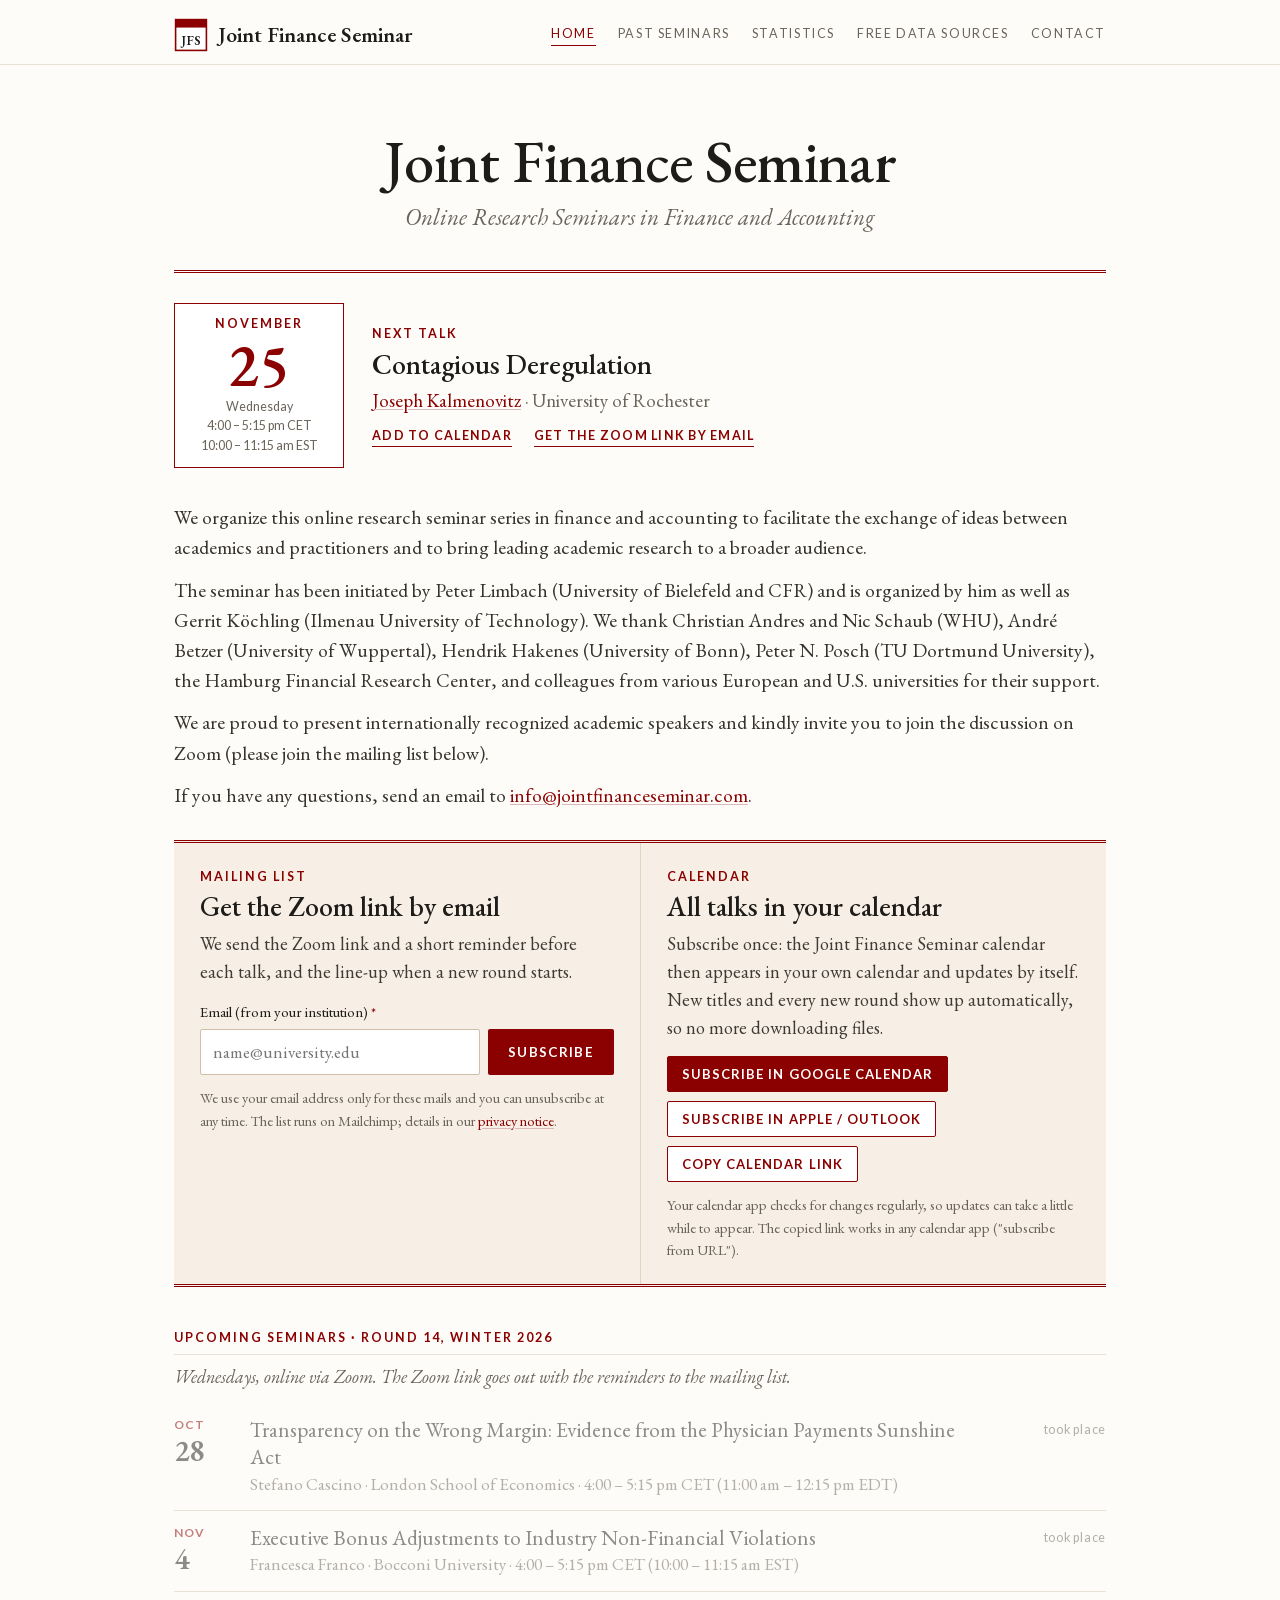
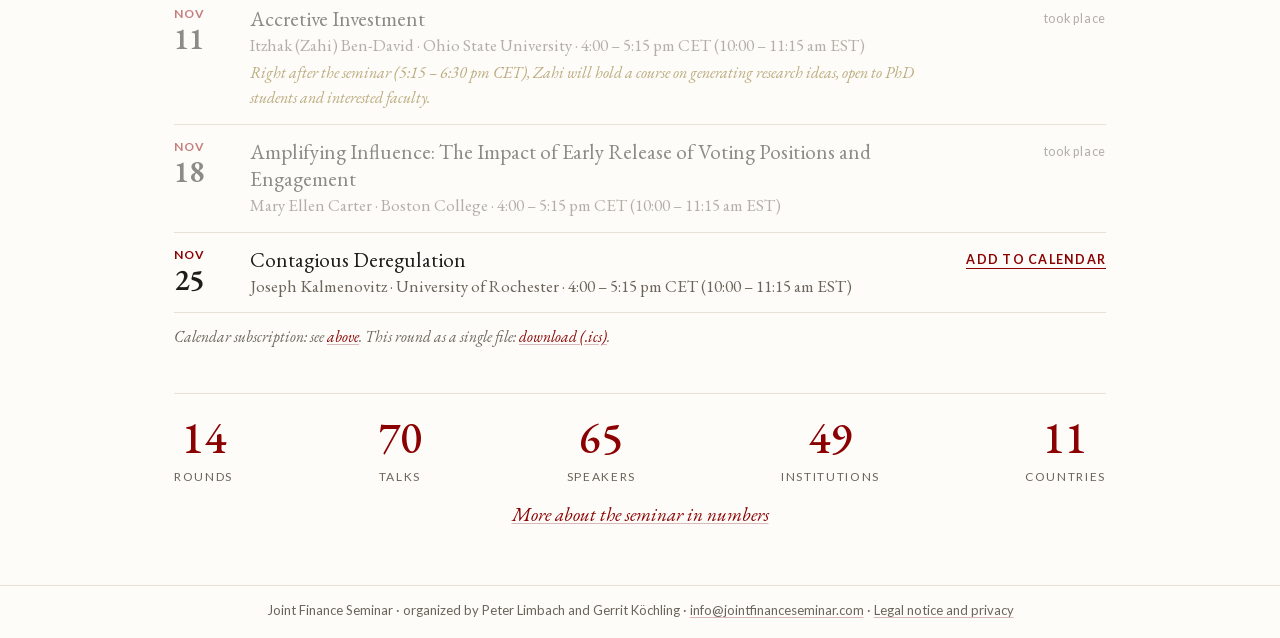
==== commit 904f74da: "Update after session" ====
--- a/index.html
+++ b/index.html
@@ -313,16 +313,16 @@
   h1.pt{font-size:34px}
 }
 </style>
-<script type="application/ld+json">{"@context": "https://schema.org", "@graph": [{"@type": "Organization", "name": "Joint Finance Seminar", "url": "https://www.jointfinanceseminar.com/", "email": "info@jointfinanceseminar.com", "logo": "https://www.jointfinanceseminar.com/img/jfs_icon_192.png", "description": "Online research seminar in finance and accounting, since 2020."}, {"@type": "Event", "name": "Joint Finance Seminar: Mary Ellen Carter (Boston College) – Amplifying Influence: The Impact of Early Release of Voting Positions and Engagement", "startDate": "2026-11-18T16:00:00+01:00", "endDate": "2026-11-18T17:15:00+01:00", "eventAttendanceMode": "https://schema.org/OnlineEventAttendanceMode", "eventStatus": "https://schema.org/EventScheduled", "isAccessibleForFree": true, "location": {"@type": "VirtualLocation", "url": "https://www.jointfinanceseminar.com/"}, "performer": {"@type": "Person", "name": "Mary Ellen Carter", "affiliation": {"@type": "Organization", "name": "Boston College"}}, "image": ["https://www.jointfinanceseminar.com/img/jfs_og.png"], "offers": {"@type": "Offer", "price": "0", "priceCurrency": "EUR", "availability": "https://schema.org/InStock", "url": "https://www.jointfinanceseminar.com/", "validFrom": "2020-01-01"}, "organizer": {"@type": "Organization", "name": "Joint Finance Seminar", "url": "https://www.jointfinanceseminar.com/"}, "description": "Mary Ellen Carter (Boston College) presents “Amplifying Influence: The Impact of Early Release of Voting Positions and Engagement” at the Joint Finance Seminar, an online research seminar in finance and accounting via Zoom. Free of charge."}, {"@type": "Event", "name": "Joint Finance Seminar: Joseph Kalmenovitz (University of Rochester) – Contagious Deregulation", "startDate": "2026-11-25T16:00:00+01:00", "endDate": "2026-11-25T17:15:00+01:00", "eventAttendanceMode": "https://schema.org/OnlineEventAttendanceMode", "eventStatus": "https://schema.org/EventScheduled", "isAccessibleForFree": true, "location": {"@type": "VirtualLocation", "url": "https://www.jointfinanceseminar.com/"}, "performer": {"@type": "Person", "name": "Joseph Kalmenovitz", "affiliation": {"@type": "Organization", "name": "University of Rochester"}}, "image": ["https://www.jointfinanceseminar.com/img/jfs_og.png"], "offers": {"@type": "Offer", "price": "0", "priceCurrency": "EUR", "availability": "https://schema.org/InStock", "url": "https://www.jointfinanceseminar.com/", "validFrom": "2020-01-01"}, "organizer": {"@type": "Organization", "name": "Joint Finance Seminar", "url": "https://www.jointfinanceseminar.com/"}, "description": "Joseph Kalmenovitz (University of Rochester) presents “Contagious Deregulation” at the Joint Finance Seminar, an online research seminar in finance and accounting via Zoom. Free of charge."}]}</script>
+<script type="application/ld+json">{"@context": "https://schema.org", "@graph": [{"@type": "Organization", "name": "Joint Finance Seminar", "url": "https://www.jointfinanceseminar.com/", "email": "info@jointfinanceseminar.com", "logo": "https://www.jointfinanceseminar.com/img/jfs_icon_192.png", "description": "Online research seminar in finance and accounting, since 2020."}, {"@type": "Event", "name": "Joint Finance Seminar: Joseph Kalmenovitz (University of Rochester) – Contagious Deregulation", "startDate": "2026-11-25T16:00:00+01:00", "endDate": "2026-11-25T17:15:00+01:00", "eventAttendanceMode": "https://schema.org/OnlineEventAttendanceMode", "eventStatus": "https://schema.org/EventScheduled", "isAccessibleForFree": true, "location": {"@type": "VirtualLocation", "url": "https://www.jointfinanceseminar.com/"}, "performer": {"@type": "Person", "name": "Joseph Kalmenovitz", "affiliation": {"@type": "Organization", "name": "University of Rochester"}}, "image": ["https://www.jointfinanceseminar.com/img/jfs_og.png"], "offers": {"@type": "Offer", "price": "0", "priceCurrency": "EUR", "availability": "https://schema.org/InStock", "url": "https://www.jointfinanceseminar.com/", "validFrom": "2020-01-01"}, "organizer": {"@type": "Organization", "name": "Joint Finance Seminar", "url": "https://www.jointfinanceseminar.com/"}, "description": "Joseph Kalmenovitz (University of Rochester) presents “Contagious Deregulation” at the Joint Finance Seminar, an online research seminar in finance and accounting via Zoom. Free of charge."}]}</script>
 </head>
 <body>
 <header class="top"><div class="in"><a class="brand" href="/"><svg class="mark" viewBox="0 0 64 64" width="34" height="34" aria-hidden="true"><rect x="3" y="3" width="58" height="58" fill="#fff" stroke="#8B0000" stroke-width="3"/><rect x="3" y="3" width="58" height="15" fill="#8B0000"/><text x="32" y="51" text-anchor="middle" font-family="EB Garamond, Georgia, serif" font-weight="600" font-size="25" fill="#1e1c19">JFS</text></svg><span class="bt">Joint Finance <span>Seminar</span></span></a><nav aria-label="Main"><a href="/" aria-current="page">Home</a><a href="/past-seminars/">Past seminars</a><a href="/some-statistics-about-the-seminar/">Statistics</a><a href="/free-datasets/">Free data sources</a><a href="/contact/">Contact</a></nav></div></header>
 <main class="wrap">
 <div class="ghero"><h1>Joint Finance Seminar</h1><div class="gtag">Online Research Seminars in Finance and Accounting</div></div>
 <div class="rule"></div>
-<div class="next"><div class="sheet"><div class="m">November</div><div class="d">18</div><div class="h">Wednesday</div><div class="h">4:00 – 5:15 pm CET</div><div class="h">10:00 – 11:15 am EST</div></div>
-<div class="tx"><div class="k">Next talk</div><div class="ttl"><a href="https://papers.ssrn.com/sol3/papers.cfm?abstract_id=6042634" target="_blank" rel="noopener">Amplifying Influence: The Impact of Early Release of Voting Positions and Engagement</a></div><div class="spk"><a href="https://www.bc.edu/bc-web/schools/carroll-school/faculty-research/faculty-directory/mary-ellen-carter.html" target="_blank" rel="noopener">Mary Ellen Carter</a> · Boston College</div>
-<div class="act"><a href="/calendar/2026-11-18-carter.ics">Add to calendar</a><a href="#stay">Get the Zoom link by email</a></div></div></div>
+<div class="next"><div class="sheet"><div class="m">November</div><div class="d">25</div><div class="h">Wednesday</div><div class="h">4:00 – 5:15 pm CET</div><div class="h">10:00 – 11:15 am EST</div></div>
+<div class="tx"><div class="k">Next talk</div><div class="ttl"><a href="https://papers.ssrn.com/sol3/papers.cfm?abstract_id=5016972" target="_blank" rel="noopener">Contagious Deregulation</a></div><div class="spk"><a href="https://simon.rochester.edu/faculty/joseph-kalmenovitz" target="_blank" rel="noopener">Joseph Kalmenovitz</a> · University of Rochester</div>
+<div class="act"><a href="/calendar/2026-11-25-kalmenovitz.ics">Add to calendar</a><a href="#stay">Get the Zoom link by email</a></div></div></div>
 <div class="gintro"><p>We organize this online research seminar series in finance and accounting to facilitate the exchange of ideas between academics and practitioners and to bring leading academic research to a broader audience.</p><p>The seminar has been initiated by Peter Limbach (University of Bielefeld and CFR) and is organized by him as well as Gerrit Köchling (Ilmenau University of Technology). We thank Christian Andres and Nic Schaub (WHU), André Betzer (University of Wuppertal), Hendrik Hakenes (University of Bonn), Peter N. Posch (TU Dortmund University), the Hamburg Financial Research Center, and colleagues from various European and U.S. universities for their support.</p><p>We are proud to present internationally recognized academic speakers and kindly invite you to join the discussion on Zoom (please join the mailing list below).</p>
 <p>If you have any questions, send an email to <a href="mailto:info@jointfinanceseminar.com">info@jointfinanceseminar.com</a>.</p></div>
 <section class="stay" id="stay">
@@ -349,9 +349,9 @@
 <script>document.getElementById('copycal').addEventListener('click',e=>{const b=e.currentTarget;navigator.clipboard.writeText(b.dataset.url).then(()=>{b.textContent='Link copied';setTimeout(()=>b.textContent='Copy calendar link',2500);});});</script>
 <h2 class="lbl">Upcoming seminars · Round 14, Winter 2026</h2>
 <p class="sub">Wednesdays, online via Zoom. The Zoom link goes out with the reminders to the mailing list.</p>
-<table class="rt"><tr class="past"><td class="dt">Oct<b>28</b></td><td><div class="ti"><a href="https://papers.ssrn.com/sol3/papers.cfm?abstract_id=7250660" target="_blank" rel="noopener">Transparency on the Wrong Margin: Evidence from the Physician Payments Sunshine Act</a></div><div class="sp"><a href="https://www.lse.ac.uk/accounting/people/Stefano-Cascino" target="_blank" rel="noopener">Stefano Cascino</a> · London School of Economics · 4:00 – 5:15 pm CET (11:00 am – 12:15 pm EDT)</div></td><td class="ac"><span class="held">took place</span></td></tr><tr class="past"><td class="dt">Nov<b>4</b></td><td><div class="ti"><a href="https://papers.ssrn.com/sol3/papers.cfm?abstract_id=5292087" target="_blank" rel="noopener">Executive Bonus Adjustments to Industry Non-Financial Violations</a></div><div class="sp"><a href="https://faculty.unibocconi.eu/francescafranco/" target="_blank" rel="noopener">Francesca Franco</a> · Bocconi University · 4:00 – 5:15 pm CET (10:00 – 11:15 am EST)</div></td><td class="ac"><span class="held">took place</span></td></tr><tr class="past"><td class="dt">Nov<b>11</b></td><td><div class="ti"><a href="https://www.alexchinco.com/accretive-investment.pdf" target="_blank" rel="noopener">Accretive Investment</a></div><div class="sp"><a href="https://fisher.osu.edu/people/ben-david.1" target="_blank" rel="noopener">Itzhak (Zahi) Ben-David</a> · Ohio State University · 4:00 – 5:15 pm CET (10:00 – 11:15 am EST)</div><div class="nt">Right after the seminar (5:15 – 6:30 pm CET), Zahi will hold a course on generating research ideas, open to PhD students and interested faculty.</div></td><td class="ac"><span class="held">took place</span></td></tr><tr class=""><td class="dt">Nov<b>18</b></td><td><div class="ti"><a href="https://papers.ssrn.com/sol3/papers.cfm?abstract_id=6042634" target="_blank" rel="noopener">Amplifying Influence: The Impact of Early Release of Voting Positions and Engagement</a></div><div class="sp"><a href="https://www.bc.edu/bc-web/schools/carroll-school/faculty-research/faculty-directory/mary-ellen-carter.html" target="_blank" rel="noopener">Mary Ellen Carter</a> · Boston College · 4:00 – 5:15 pm CET (10:00 – 11:15 am EST)</div></td><td class="ac"><a href="/calendar/2026-11-18-carter.ics">Add to calendar</a></td></tr><tr class=""><td class="dt">Nov<b>25</b></td><td><div class="ti"><a href="https://papers.ssrn.com/sol3/papers.cfm?abstract_id=5016972" target="_blank" rel="noopener">Contagious Deregulation</a></div><div class="sp"><a href="https://simon.rochester.edu/faculty/joseph-kalmenovitz" target="_blank" rel="noopener">Joseph Kalmenovitz</a> · University of Rochester · 4:00 – 5:15 pm CET (10:00 – 11:15 am EST)</div></td><td class="ac"><a href="/calendar/2026-11-25-kalmenovitz.ics">Add to calendar</a></td></tr></table>
+<table class="rt"><tr class="past"><td class="dt">Oct<b>28</b></td><td><div class="ti"><a href="https://papers.ssrn.com/sol3/papers.cfm?abstract_id=7250660" target="_blank" rel="noopener">Transparency on the Wrong Margin: Evidence from the Physician Payments Sunshine Act</a></div><div class="sp"><a href="https://www.lse.ac.uk/accounting/people/Stefano-Cascino" target="_blank" rel="noopener">Stefano Cascino</a> · London School of Economics · 4:00 – 5:15 pm CET (11:00 am – 12:15 pm EDT)</div></td><td class="ac"><span class="held">took place</span></td></tr><tr class="past"><td class="dt">Nov<b>4</b></td><td><div class="ti"><a href="https://papers.ssrn.com/sol3/papers.cfm?abstract_id=5292087" target="_blank" rel="noopener">Executive Bonus Adjustments to Industry Non-Financial Violations</a></div><div class="sp"><a href="https://faculty.unibocconi.eu/francescafranco/" target="_blank" rel="noopener">Francesca Franco</a> · Bocconi University · 4:00 – 5:15 pm CET (10:00 – 11:15 am EST)</div></td><td class="ac"><span class="held">took place</span></td></tr><tr class="past"><td class="dt">Nov<b>11</b></td><td><div class="ti"><a href="https://www.alexchinco.com/accretive-investment.pdf" target="_blank" rel="noopener">Accretive Investment</a></div><div class="sp"><a href="https://fisher.osu.edu/people/ben-david.1" target="_blank" rel="noopener">Itzhak (Zahi) Ben-David</a> · Ohio State University · 4:00 – 5:15 pm CET (10:00 – 11:15 am EST)</div><div class="nt">Right after the seminar (5:15 – 6:30 pm CET), Zahi will hold a course on generating research ideas, open to PhD students and interested faculty.</div></td><td class="ac"><span class="held">took place</span></td></tr><tr class="past"><td class="dt">Nov<b>18</b></td><td><div class="ti"><a href="https://papers.ssrn.com/sol3/papers.cfm?abstract_id=6042634" target="_blank" rel="noopener">Amplifying Influence: The Impact of Early Release of Voting Positions and Engagement</a></div><div class="sp"><a href="https://www.bc.edu/bc-web/schools/carroll-school/faculty-research/faculty-directory/mary-ellen-carter.html" target="_blank" rel="noopener">Mary Ellen Carter</a> · Boston College · 4:00 – 5:15 pm CET (10:00 – 11:15 am EST)</div></td><td class="ac"><span class="held">took place</span></td></tr><tr class=""><td class="dt">Nov<b>25</b></td><td><div class="ti"><a href="https://papers.ssrn.com/sol3/papers.cfm?abstract_id=5016972" target="_blank" rel="noopener">Contagious Deregulation</a></div><div class="sp"><a href="https://simon.rochester.edu/faculty/joseph-kalmenovitz" target="_blank" rel="noopener">Joseph Kalmenovitz</a> · University of Rochester · 4:00 – 5:15 pm CET (10:00 – 11:15 am EST)</div></td><td class="ac"><a href="/calendar/2026-11-25-kalmenovitz.ics">Add to calendar</a></td></tr></table>
 <p class="dl">Calendar subscription: see <a href="#stay">above</a>. This round as a single file: <a href="https://www.dropbox.com/scl/fi/3cnpmishkgd29rrd38nzo/joint_finance_seminar_winter2026.ics?rlkey=fes4i83a5ucq6bnzr869hl4kz&amp;st=yy2x1a7h&amp;dl=0" target="_blank" rel="noopener">download (.ics)</a>.</p>
-<div class="strip"><div><b>14</b><span>rounds</span></div><div><b>69</b><span>talks</span></div><div><b>64</b><span>speakers</span></div><div><b>49</b><span>institutions</span></div><div><b>11</b><span>countries</span></div></div><p class="more"><a href="/some-statistics-about-the-seminar/">More about the seminar in numbers</a></p>
+<div class="strip"><div><b>14</b><span>rounds</span></div><div><b>70</b><span>talks</span></div><div><b>65</b><span>speakers</span></div><div><b>49</b><span>institutions</span></div><div><b>11</b><span>countries</span></div></div><p class="more"><a href="/some-statistics-about-the-seminar/">More about the seminar in numbers</a></p>
 </main>
 <footer class="foot"><div class="in">Joint Finance Seminar · organized by Peter Limbach and Gerrit Köchling ·
 <a href="mailto:info@jointfinanceseminar.com">info@jointfinanceseminar.com</a> · <a href="/privacy/">Legal notice and privacy</a></div></footer>
